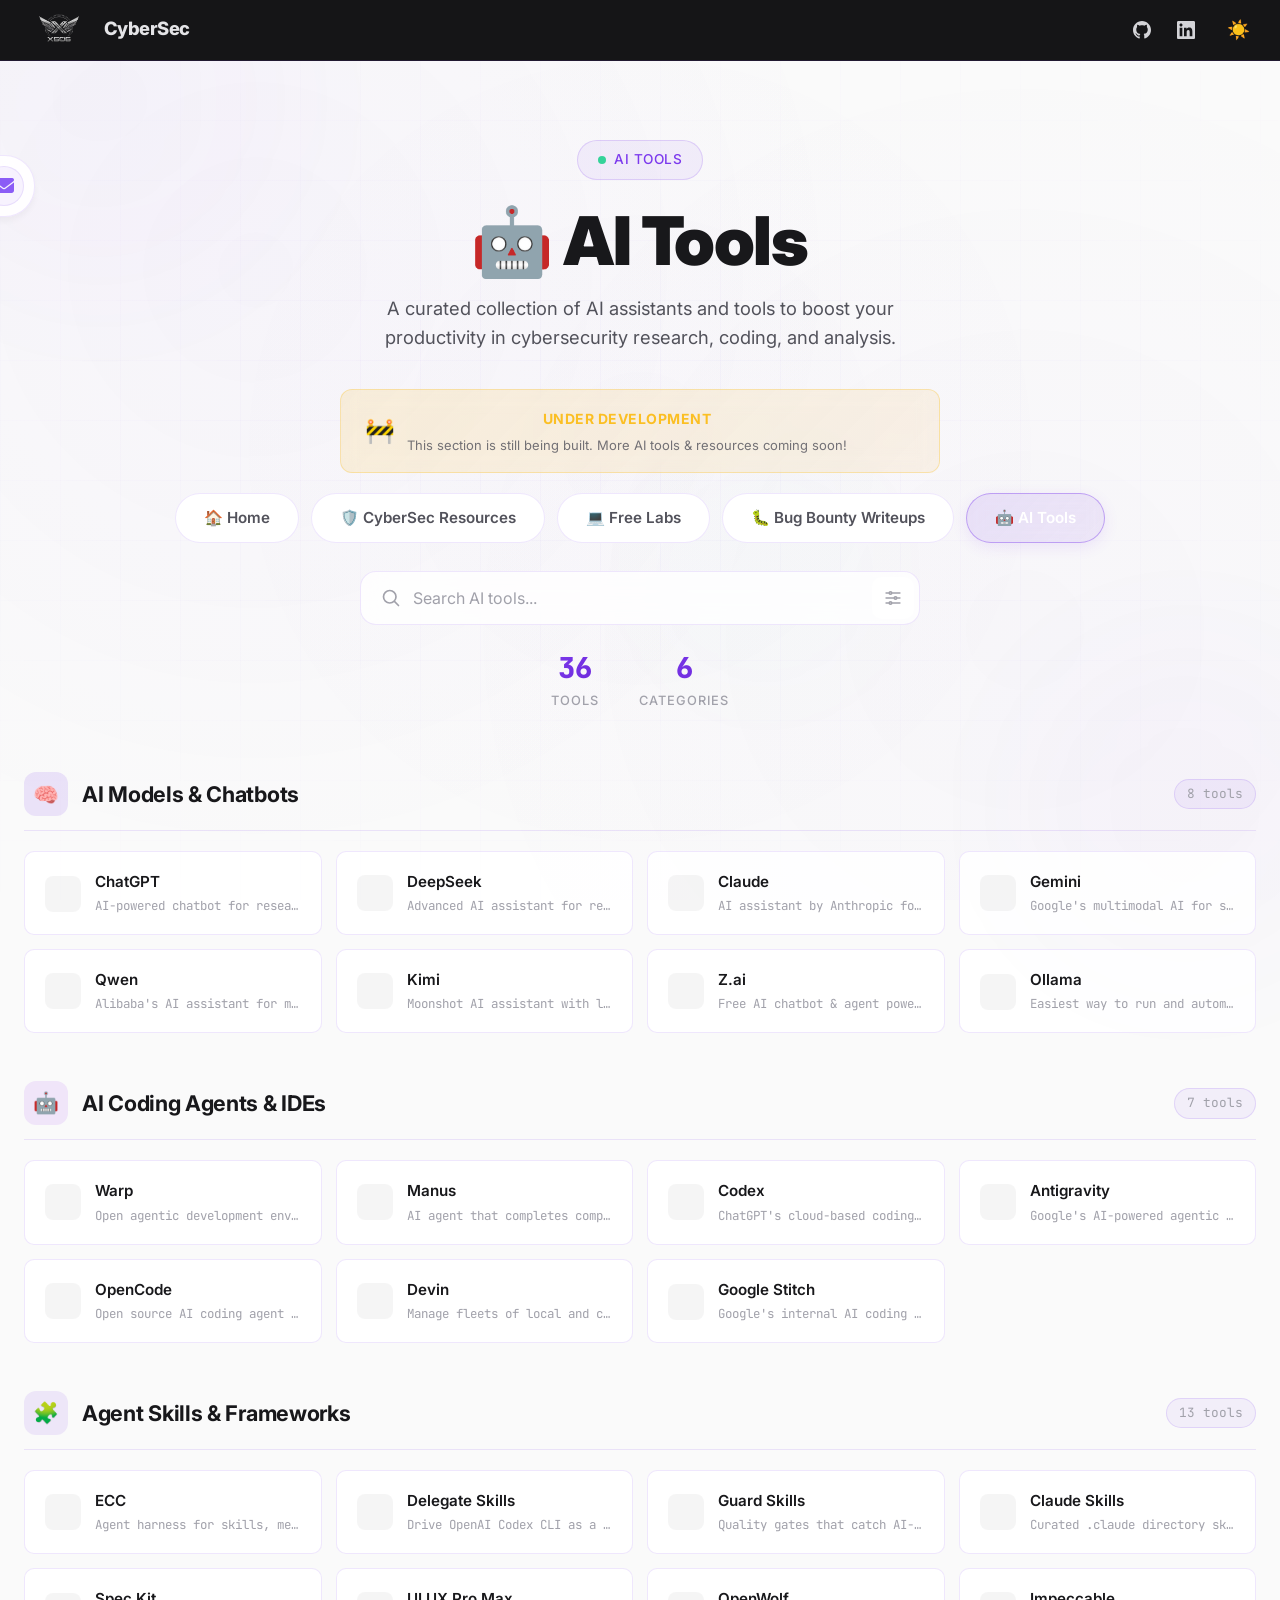
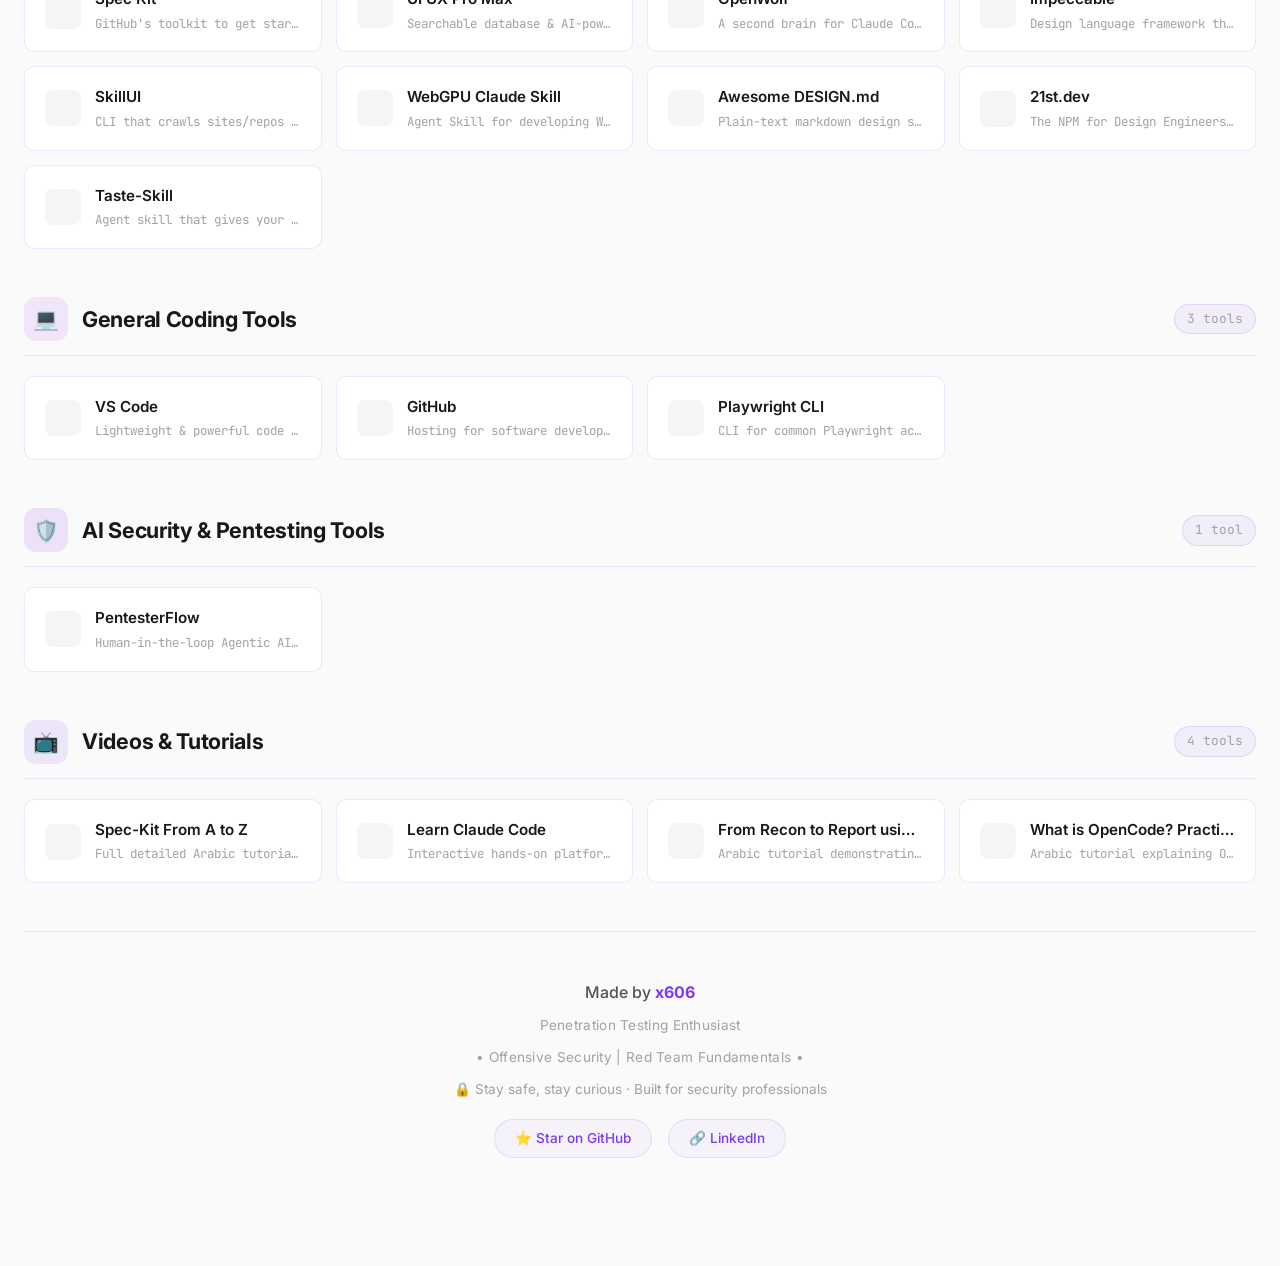
==== ai-tools.html @ 26aee06c "fix: prevent theme flicker, improve transition performance, and add cross-tab sync for theme toggle" ====
<!DOCTYPE html>
<html lang="en" dir="ltr">
  <head>
    <meta charset="UTF-8" />
    <script>
      (function () {
        var t = localStorage.getItem("theme") ||
          (window.matchMedia("(prefers-color-scheme: light)").matches ? "light" : "dark");
        document.documentElement.setAttribute("data-theme", t);
      })();
    </script>
    <meta name="viewport" content="width=device-width, initial-scale=1.0" />
    <title>AI Tools — AI Assistants & Resources</title>
    <meta
      name="description"
      content="A curated collection of AI assistants and tools for cybersecurity professionals. This section is under development."
    />
    <link rel="preconnect" href="https://fonts.googleapis.com" />
    <link rel="preconnect" href="https://fonts.gstatic.com" crossorigin />
    <link
      href="https://fonts.googleapis.com/css2?family=Inter:wght@300;400;500;600;700;800;900&family=JetBrains+Mono:wght@400;500;600&display=swap"
      rel="stylesheet"
    />
    <link rel="stylesheet" href="./css/cyber-links.css" />
    <link rel="stylesheet" href="./css/sidebar.css" />
    <link rel="stylesheet" href="https://cdnjs.cloudflare.com/ajax/libs/font-awesome/6.4.0/css/all.min.css" integrity="sha512-iecdLmaskl7CVkqkXNQ/ZH/XLlvWZOJyj7Yy7tcenmpD1ypASozpmT/E0iPtmFIB46ZmdtAc9eNBvH0H/ZpiBw==" crossorigin="anonymous" referrerpolicy="no-referrer" />
     <link rel="icon" href="data:image/svg+xml,<svg xmlns=%22http://www.w3.org/2000/svg%22 viewBox=%220 0 100 100%22><text y=%22.9em%22 font-size=%2290%22>🤖</text></svg>">
  </head>
  <body>
    <noscript>
      <p style="text-align:center;padding:2rem;font-family:sans-serif">
        This page requires JavaScript to be enabled.
      </p>
    </noscript>
    <!-- Skip Navigation -->
    <a href="#categoriesContainer" class="skip-nav">Skip to content</a>
    <!-- Background Effects -->
    <div class="bg-grid"></div>
    <div class="orb orb-1"></div>
    <div class="orb orb-2"></div>
    <div class="orb orb-3"></div>

    <!-- Navigation Bar -->
    <nav class="navbar" id="navbar" aria-label="Main navigation">
      <div class="nav-inner">
        <a href="./index.html" class="nav-logo"><img src="./assets/x606-logo1.webp" alt="CyberSec Logo" style="height:70px;width:70px;vertical-align:middle;margin-right:6px;border-radius:50%;"> CyberSec</a>
        <div class="nav-social">
          <a href="https://github.com/xismail606/CyberSec-Resources" target="_blank" rel="noopener noreferrer" title="GitHub">
            <svg xmlns="http://www.w3.org/2000/svg" width="18" height="18" viewBox="0 0 24 24" fill="currentColor"><path d="M12 0c-6.626 0-12 5.373-12 12 0 5.302 3.438 9.8 8.207 11.387.599.111.793-.261.793-.577v-2.234c-3.338.726-4.033-1.416-4.033-1.416-.546-1.387-1.333-1.756-1.333-1.756-1.089-.745.083-.729.083-.729 1.205.084 1.839 1.237 1.839 1.237 1.07 1.834 2.807 1.304 3.492.997.107-.775.418-1.305.762-1.604-2.665-.305-5.467-1.334-5.467-5.931 0-1.311.469-2.381 1.236-3.221-.124-.303-.535-1.524.117-3.176 0 0 1.008-.322 3.301 1.23.957-.266 1.983-.399 3.003-.404 1.02.005 2.047.138 3.006.404 2.291-1.552 3.297-1.23 3.297-1.23.653 1.653.242 2.874.118 3.176.77.84 1.235 1.911 1.235 3.221 0 4.609-2.807 5.624-5.479 5.921.43.372.823 1.102.823 2.222v3.293c0 .319.192.694.801.576 4.765-1.589 8.199-6.086 8.199-11.386 0-6.627-5.373-12-12-12z"/></svg>
          </a>
          <a href="https://www.linkedin.com/in/ismailabdelhameed" target="_blank" rel="noopener noreferrer" title="LinkedIn">
            <svg xmlns="http://www.w3.org/2000/svg" width="18" height="18" viewBox="0 0 24 24" fill="currentColor"><path d="M20.447 20.452h-3.554v-5.569c0-1.328-.027-3.037-1.852-3.037-1.853 0-2.136 1.445-2.136 2.939v5.667H9.351V9h3.414v1.561h.046c.477-.9 1.637-1.85 3.37-1.85 3.601 0 4.267 2.37 4.267 5.455v6.286zM5.337 7.433c-1.144 0-2.063-.926-2.063-2.065 0-1.138.92-2.063 2.063-2.063 1.14 0 2.064.925 2.064 2.063 0 1.139-.925 2.065-2.064 2.065zm1.782 13.019H3.555V9h3.564v11.452zM22.225 0H1.771C.792 0 0 .774 0 1.729v20.542C0 23.227.792 24 1.771 24h20.451C23.2 24 24 23.227 24 22.271V1.729C24 .774 23.2 0 22.222 0h.003z"/></svg>
          </a>
        </div>
        <button class="theme-toggle" id="themeToggle" type="button" aria-label="Switch to light mode" title="Toggle theme">🌙</button>
      </div>
    </nav>

    <div class="container">
      <!-- Hero -->
      <header class="hero">
        <div class="hero-badge">
          <span class="pulse-dot"></span>
          AI TOOLS
        </div>
        <h1>🤖 <span class="typewriter" data-text="AI Tools"></span></h1>
        <p>
         A curated collection of AI assistants and tools to boost your productivity in cybersecurity research, coding, and analysis.
        </p>

        <!-- Under Development Banner -->
        <div style="background: linear-gradient(135deg, rgba(251, 191, 36, 0.15), rgba(245, 158, 11, 0.08)); border: 1px solid rgba(251, 191, 36, 0.3); border-radius: 12px; padding: 16px 24px; margin: 20px auto; max-width: 600px; display: flex; align-items: center; gap: 12px; backdrop-filter: blur(10px);">
          <span style="font-size: 24px;">🚧</span>
          <div>
            <strong style="color: #fbbf24; font-size: 14px; letter-spacing: 0.5px;">UNDER DEVELOPMENT</strong>
            <p style="margin: 4px 0 0; font-size: 13px; opacity: 0.8;">This section is still being built. More AI tools & resources coming soon!</p>
          </div>
        </div>

        <!-- Page Navigation Buttons -->
        <div class="page-nav">
          <a href="./index.html" class="page-nav-btn" id="btnHome">🏠 Home</a>
          <a href="./resources.html" class="page-nav-btn" id="btnResources">🛡️ CyberSec Resources</a>
          <a href="./free-labs.html" class="page-nav-btn" id="btnFreeLabs">💻 Free Labs</a>
          <a href="./bug-bounty-writeups.html" class="page-nav-btn" id="btnWriteups">🐛 Bug Bounty Writeups</a>
          <a href="./ai-tools.html" class="page-nav-btn active" id="btnAiTools">🤖 AI Tools</a>
        </div>

        <!-- Search -->
        <div class="search-wrapper" role="search">
          <svg
            class="search-icon"
            xmlns="http://www.w3.org/2000/svg"
            fill="none"
            viewBox="0 0 24 24"
            stroke-width="2"
            stroke="currentColor"
          >
            <path
              stroke-linecap="round"
              stroke-linejoin="round"
              d="m21 21-5.197-5.197m0 0A7.5 7.5 0 1 0 5.196 5.196a7.5 7.5 0 0 0 10.607 10.607Z"
            />
          </svg>
          <input
            type="text"
            class="search-input"
            id="searchInput"
            placeholder="Search AI tools..."
            autocomplete="off"
          />
          <button class="adv-search-toggle" id="advSearchToggle" type="button" aria-expanded="false" aria-controls="advSearchPanel" title="Advanced Search">
            <svg xmlns="http://www.w3.org/2000/svg" fill="none" viewBox="0 0 24 24" stroke-width="2" stroke="currentColor">
              <path stroke-linecap="round" stroke-linejoin="round" d="M10.5 6h9.75M10.5 6a1.5 1.5 0 1 1-3 0m3 0a1.5 1.5 0 1 0-3 0M3.75 6H7.5m3 12h9.75m-9.75 0a1.5 1.5 0 0 1-3 0m3 0a1.5 1.5 0 0 0-3 0m-3.75 0H7.5m9-6h3.75m-3.75 0a1.5 1.5 0 0 1-3 0m3 0a1.5 1.5 0 0 0-3 0m-9.75 0h9.75" />
            </svg>
            <span class="adv-search-badge" id="advSearchBadge"></span>
          </button>
        </div>

        <!-- Advanced Search Panel -->
        <div class="adv-search-panel" id="advSearchPanel" aria-hidden="true">
          <div class="adv-search-inner">
            <div class="adv-search-section">
              <div class="adv-search-section-header">
                <span class="adv-section-label">Filter by Category</span>
                <div class="adv-search-actions">
                  <button class="adv-action-btn" id="advSelectAll" type="button">Select All</button>
                  <button class="adv-action-btn" id="advClearAll" type="button">Clear</button>
                </div>
              </div>
              <div class="filter-chips" id="filterChips"></div>
            </div>
          </div>
          <div class="active-filters-bar" id="activeFiltersBar">
            <span class="active-filters-label">Active filters:</span>
            <div class="active-filters-list" id="activeFiltersList"></div>
            <button class="active-filters-clear" id="activeFiltersClear" type="button">✕ Clear All</button>
          </div>
        </div>

        <!-- Stats -->
        <div class="stats-bar">
          <div class="stat-item">
            <div class="stat-number" id="totalTools">0</div>
            <div class="stat-label">Tools</div>
          </div>
          <div class="stat-item">
            <div class="stat-number" id="totalCategories">0</div>
            <div class="stat-label">Categories</div>
          </div>
        </div>
        <div id="searchAnnounce" class="sr-only" aria-live="polite"></div>
      </header>

      <!-- Categories Container -->
      <main id="categoriesContainer"></main>

      <!-- No Results -->
      <div class="no-results" id="noResults">
        <svg
          xmlns="http://www.w3.org/2000/svg"
          fill="none"
          viewBox="0 0 24 24"
          stroke-width="1.5"
          stroke="currentColor"
        >
          <path
            stroke-linecap="round"
            stroke-linejoin="round"
            d="m21 21-5.197-5.197m0 0A7.5 7.5 0 1 0 5.196 5.196a7.5 7.5 0 0 0 10.607 10.607Z"
          />
        </svg>
        <p class="no-results-title">
          No tools found
        </p>
        <p>Try a different search term</p>
      </div>

      <!-- Footer -->
      <footer class="footer">
        <div class="footer-content">
          <p class="footer-author">Made by <a href="https://github.com/xismail606" target="_blank" rel="noopener noreferrer">x606</a></p>
          <p class="footer-role">Penetration Testing Enthusiast</p>
          <p class="footer-role">• Offensive Security | Red Team Fundamentals •</p>
          <p>🔒 Stay safe, stay curious · Built for security professionals</p>
          <div class="footer-links"> 
            <a href="https://github.com/xismail606/CyberSec-Resources" target="_blank" rel="noopener noreferrer">⭐ Star on GitHub</a>
            <a href="https://www.linkedin.com/in/ismailabdelhameed" target="_blank" rel="noopener noreferrer">🔗 LinkedIn</a>
          </div>
        </div>
      </footer>

      <!-- Tool Details Modal -->
      <div class="modal-overlay" id="toolModal" aria-hidden="true">
        <div class="thm-modal" role="dialog" aria-modal="true" aria-labelledby="modalTitle">
          <button class="modal-close" id="modalClose" type="button" aria-label="Close modal">
            <svg xmlns="http://www.w3.org/2000/svg" fill="none" viewBox="0 0 24 24" stroke-width="2" stroke="currentColor">
              <path stroke-linecap="round" stroke-linejoin="round" d="M6 18L18 6M6 6l12 12" />
            </svg>
          </button>
          
          <h2 class="modal-title" id="modalTitle">Tool Name</h2>
          <div class="modal-subtitle" id="modalSubtitle">Intro • Intro</div>
          
          <p class="modal-desc" id="modalDesc">Description goes here.</p>
          
          <div class="modal-skills">
            <strong>Skills / Tags:</strong>
            <div class="modal-tags" id="modalTags"></div>
          </div>
          
          <button class="modal-btn" id="modalOpenBtn" type="button">
            Open Tool
          </button>
        </div>
      </div>
    </div>

    <!-- Scroll to Top Button -->
    <button class="scroll-top" id="scrollTop" type="button" title="Scroll to top">
      <svg
        xmlns="http://www.w3.org/2000/svg"
        width="22"
        height="22"
        fill="none"
        viewBox="0 0 24 24"
        stroke-width="2.5"
        stroke="currentColor"
      >
        <path
          stroke-linecap="round"
          stroke-linejoin="round"
          d="M4.5 15.75l7.5-7.5 7.5 7.5"
        />
      </svg>
    </button>

    <!-- Social Media Links -->
    <div class="social">
      <ul>
        <li><a href="https://forms.gle/xkkFSNq6WN5U3S3AA">Support <i class="fas fa-envelope"></i></a></li>
      </ul>
    </div>

    <script src="./js/theme-toggle.js" defer></script>
    <script src="./data/ai.data.js" defer></script>
    <script>window.__cyberConfig = { pageType: 'tools' };</script>
    <script src="./js/main.js" defer></script>
  </body>
</html>
---- css/cyber-links.css ----
/* ===== CSS Reset & Variables ===== */
*,
*::before,
*::after {
  margin: 0;
  padding: 0;
  box-sizing: border-box;
}

:root {
  /* === Obsidian Lux Palette === */
  --bg-primary: #09090b;
  --bg-secondary: #18181b;
  --bg-card: rgba(24, 24, 27, 0.7);
  --bg-card-hover: rgba(39, 39, 42, 0.8);
  --border-color: rgba(255, 255, 255, 0.06);
  --border-hover: rgba(168, 85, 247, 0.35);
  --text-primary: #fafafa;
  --text-secondary: #a1a1aa;
  --text-muted: #52525b;

  --accent-red: #a855f7;
  --accent-red-dark: #7c3aed;
  --accent-red-light: #c084fc;
  --accent-red-deep: #6d28d9;
  --accent-green: #34d399;
  --accent-rose: #f472b6;
  --accent-amber: #f59e0b;

  --glow-red: rgba(168, 85, 247, 0.1);
  --glow-red-dark: rgba(124, 58, 237, 0.1);
  --radius: 16px;
  --radius-sm: 10px;
  --transition: 0.3s cubic-bezier(0.4, 0, 0.2, 1);

  --glow-color: rgba(168, 85, 247, 0.04);
  --glow-color-inner: rgba(168, 85, 247, 0.08);
  --glow-size: 120px;
  --glow-opacity: 0;
  --x: 50%;
  --y: 50%;

  --navbar-bg: rgba(9, 9, 11, 0.8);
  --navbar-bg-scrolled: rgba(9, 9, 11, 0.95);
  --navbar-shadow: 0 1px 0 rgba(255,255,255,0.04), 0 4px 30px rgba(0,0,0,0.5);
  --nav-link-hover-bg: rgba(168, 85, 247, 0.06);
  --nav-link-hover-border: rgba(168, 85, 247, 0.12);
  --nav-link-active-bg: rgba(168, 85, 247, 0.1);
  --nav-link-active-border: rgba(168, 85, 247, 0.25);
  --nav-social-hover-bg: rgba(168, 85, 247, 0.08);
  --nav-social-hover-border: rgba(168, 85, 247, 0.2);
  --nav-mobile-bg: rgba(9, 9, 11, 0.98);
  --search-bg: rgba(24, 24, 27, 0.6);
  --search-focus-ring: rgba(168, 85, 247, 0.12);
  --search-focus-shadow: 0 0 0 4px rgba(168, 85, 247, 0.08);
  --diff-btn-bg: rgba(24, 24, 27, 0.6);
  --diff-btn-hover-border: rgba(168, 85, 247, 0.3);
  --diff-btn-hover-bg: rgba(168, 85, 247, 0.06);
  --diff-btn-active-bg: rgba(168, 85, 247, 0.12);
  --diff-btn-active-shadow: 0 0 20px rgba(168, 85, 247, 0.1);
  --card-gradient: rgba(168, 85, 247, 0.03);
  --card-shadow-hover: 0 12px 40px rgba(0,0,0,0.4), 0 0 0 1px rgba(168, 85, 247, 0.1);
  --favicon-bg: rgba(255,255,255,0.04);
  --page-btn-bg: rgba(24, 24, 27, 0.6);
  --page-btn-hover-border: rgba(168, 85, 247, 0.3);
  --page-btn-hover-bg: rgba(168, 85, 247, 0.06);
  --page-btn-hover-shadow: 0 4px 20px rgba(0,0,0,0.3);
  --page-btn-active-bg: linear-gradient(135deg, rgba(168, 85, 247, 0.2), rgba(124, 58, 237, 0.15));
  --page-btn-active-border: rgba(168, 85, 247, 0.4);
  --page-btn-active-shadow: 0 0 20px rgba(168, 85, 247, 0.12);
  --category-count-bg: rgba(168, 85, 247, 0.06);
  --category-count-border: rgba(168, 85, 247, 0.15);
  --hero-badge-bg: rgba(168, 85, 247, 0.06);
  --hero-badge-border: rgba(168, 85, 247, 0.2);
  --scroll-top-bg: rgba(24, 24, 27, 0.8);
  --scroll-top-border: rgba(168, 85, 247, 0.2);
  --scroll-top-hover-bg: rgba(168, 85, 247, 0.12);
  --scroll-track: #09090b;
  --scroll-thumb: linear-gradient(#6d28d9, #a855f7);
  --modal-overlay-bg: rgba(0, 0, 0, 0.7);
  --modal-shadow: 0 25px 60px rgba(0,0,0,0.6), 0 0 0 1px rgba(255,255,255,0.06);
  --modal-close-hover-bg: rgba(244, 114, 182, 0.1);
  --modal-close-hover-border: rgba(244, 114, 182, 0.25);
  --modal-tag-bg: rgba(168, 85, 247, 0.08);
  --modal-tag-border: rgba(168, 85, 247, 0.18);
  --footer-link-bg: rgba(168, 85, 247, 0.05);
  --footer-link-border: rgba(168, 85, 247, 0.12);
  --footer-link-hover-bg: rgba(168, 85, 247, 0.1);
  --footer-link-hover-border: rgba(168, 85, 247, 0.3);
  --footer-link-hover-shadow: 0 4px 20px rgba(168, 85, 247, 0.08);
  --bg-grid-glow1: rgba(168, 85, 247, 0.04);
  --bg-grid-glow2: rgba(124, 58, 237, 0.03);
  --bg-grid-glow3: rgba(168, 85, 247, 0.02);
  --bg-grid-line: rgba(255, 255, 255, 0.02);
  --orb3-bg: rgba(52, 211, 153, 0.05);
}


/* ===== Skip Navigation ===== */
.skip-nav {
  position: absolute;
  top: -100%;
  left: 16px;
  z-index: 10000;
  padding: 12px 24px;
  background: var(--accent-red);
  color: #fff;
  border-radius: 0 0 8px 8px;
  font-weight: 600;
  text-decoration: none;
  transition: top 0.3s;
}
.skip-nav:focus {
  top: 0;
}

html {
  scroll-behavior: smooth;
}

body {
  font-family: "Inter", -apple-system, BlinkMacSystemFont, sans-serif;
  background: var(--bg-primary);
  color: var(--text-primary);
  min-height: 100vh;
  overflow-x: hidden;
  line-height: 1.6;
}

/* ===== Mouse-Follow Glow ===== */
body::before {
  content: "";
  position: fixed;
  inset: 0;
  z-index: 1;
  pointer-events: none;
  opacity: var(--glow-opacity);
  background: radial-gradient(
    circle var(--glow-size) at var(--x) var(--y),
    var(--glow-color-inner),
    var(--glow-color) 40%,
    transparent 70%
  );
  will-change: opacity;
  transition: opacity 0.4s ease;
}

/* Hover-amplify: glow brightens near interactive elements */
body.glow-hover::before {
  --glow-color: rgba(168, 85, 247, 0.08);
  --glow-color-inner: rgba(168, 85, 247, 0.16);
}

/* Disable glow on specific pages */
body.no-glow::before {
  display: none;
}

/* Disable glow on touch-only devices */
@media (hover: none) {
  body::before {
    display: none;
  }
}

/* ===== Navbar ===== */
.navbar {
  position: fixed;
  top: 0;
  left: 0;
  right: 0;
  z-index: 1000;
  background: var(--navbar-bg);
  backdrop-filter: blur(16px);
  -webkit-backdrop-filter: blur(16px);
  border-bottom: 1px solid var(--border-color);
  transition: var(--transition);
}

.navbar.scrolled {
  background: var(--navbar-bg-scrolled);
  box-shadow: var(--navbar-shadow);
}

.nav-inner {
  max-width: 1300px;
  margin: 0 auto;
  padding: 0 24px;
  height: 60px;
  display: flex;
  align-items: center;
  gap: 16px;
}

.nav-logo {
  font-size: 1.15rem;
  font-weight: 800;
  color: var(--text-primary);
  text-decoration: none;
  letter-spacing: -0.5px;
  flex-shrink: 0;
  transition: var(--transition);
}

.nav-logo:hover {
  color: var(--accent-red);
}



.nav-social {
  display: flex;
  align-items: center;
  gap: 8px;
  flex-shrink: 0;
  margin-left: auto;
}

.nav-social a {
  width: 36px;
  height: 36px;
  border-radius: 50%;
  display: flex;
  align-items: center;
  justify-content: center;
  color: var(--text-muted);
  transition: var(--transition);
  border: 1px solid transparent;
}

.nav-social a:hover {
  color: var(--accent-red);
  background: var(--nav-social-hover-bg);
  border-color: var(--nav-social-hover-border);
}

/* Theme Toggle Button */
.theme-toggle {
  width: 36px;
  height: 36px;
  border-radius: 50%;
  display: flex;
  align-items: center;
  justify-content: center;
  background: transparent;
  border: 1px solid transparent;
  color: var(--text-muted);
  cursor: pointer;
  font-size: 1.15rem;
  transition: var(--transition);
  flex-shrink: 0;
  line-height: 1;
  padding: 0;
}

.theme-toggle:hover {
  color: var(--accent-red);
  background: var(--nav-social-hover-bg);
  border-color: var(--nav-social-hover-border);
}

.theme-toggle:focus-visible {
  outline: 2px solid var(--accent-red);
  outline-offset: 2px;
}



/* ===== Animated Background ===== */
.bg-grid {
  position: fixed;
  inset: 0;
  z-index: 0;
  background-image:
    radial-gradient(
      circle at 20% 30%,
      var(--bg-grid-glow1) 0%,
      transparent 50%
    ),
    radial-gradient(
      circle at 80% 70%,
      var(--bg-grid-glow2) 0%,
      transparent 50%
    ),
    radial-gradient(
      circle at 50% 50%,
      var(--bg-grid-glow3) 0%,
      transparent 60%
    );
  pointer-events: none;
}

.bg-grid::before {
  content: "";
  position: absolute;
  inset: 0;
  background-image:
    linear-gradient(var(--bg-grid-line) 1px, transparent 1px),
    linear-gradient(90deg, var(--bg-grid-line) 1px, transparent 1px);
  background-size: 60px 60px;
  mask-image: radial-gradient(ellipse 80% 70% at 50% 50%, black, transparent);
}

/* ===== Floating Orbs ===== */
.orb {
  position: fixed;
  border-radius: 50%;
  filter: blur(80px);
  opacity: 0.4;
  pointer-events: none;
  z-index: 0;
  animation: float 20s ease-in-out infinite;
}
.orb-1 {
  width: 400px;
  height: 400px;
  background: var(--glow-red);
  top: -100px;
  left: -100px;
  animation-delay: 0s;
}
.orb-2 {
  width: 350px;
  height: 350px;
  background: var(--glow-red-dark);
  bottom: -80px;
  right: -80px;
  animation-delay: -7s;
}
.orb-3 {
  width: 250px;
  height: 250px;
  background: var(--orb3-bg);
  top: 50%;
  left: 50%;
  animation-delay: -14s;
}

@keyframes float {
  0%,
  100% {
    transform: translate(0, 0) scale(1);
  }
  33% {
    transform: translate(30px, -30px) scale(1.05);
  }
  66% {
    transform: translate(-20px, 20px) scale(0.95);
  }
}

/* ===== Main Container ===== */
.container {
  position: relative;
  z-index: 1;
  max-width: 1300px;
  margin: 0 auto;
  padding: 80px 24px 80px;
}

/* ===== Hero Header ===== */
.hero {
  text-align: center;
  padding: 60px 0 50px;
  animation: fadeInUp 0.8s ease-out;
}

.hero-badge {
  display: inline-flex;
  align-items: center;
  gap: 8px;
  padding: 8px 20px;
  border-radius: 50px;
  background: var(--hero-badge-bg);
  border: 1px solid var(--hero-badge-border);
  color: var(--accent-red);
  font-size: 0.85rem;
  font-weight: 500;
  letter-spacing: 0.5px;
  margin-bottom: 24px;
}

.hero-badge .pulse-dot {
  width: 8px;
  height: 8px;
  border-radius: 50%;
  background: var(--accent-green);
  animation: pulse 2s ease-in-out infinite;
}

@keyframes pulse {
  0%,
  100% {
    opacity: 1;
    box-shadow: 0 0 0 0 rgba(52, 211, 153, 0.4);
  }
  50% {
    opacity: 0.8;
    box-shadow: 0 0 0 8px rgba(52, 211, 153, 0);
  }
}

.hero h1 {
  font-size: clamp(2.5rem, 6vw, 4.2rem);
  font-weight: 900;
  letter-spacing: -1.5px;
  line-height: 1.1;
  margin-bottom: 16px;
  background: linear-gradient(
    135deg,
    var(--text-primary) 0%,
    var(--accent-red) 50%,
    var(--accent-red-dark) 100%
  );
  -webkit-background-clip: text;
  -webkit-text-fill-color: transparent;
  background-clip: text;
}

.hero p {
  font-size: 1.15rem;
  color: var(--text-secondary);
  max-width: 600px;
  margin: 0 auto 36px;
}

/* ===== Search Bar ===== */
.search-wrapper {
  max-width: 560px;
  margin: 0 auto 20px;
  position: relative;
  display: flex;
  align-items: center;
  border-radius: var(--radius);
  border: 1px solid var(--border-color);
  background: var(--search-bg);
  backdrop-filter: blur(12px);
  transition: var(--transition);
}

.search-wrapper:focus-within {
  border-color: var(--accent-red);
  box-shadow:
    0 0 0 4px var(--search-focus-ring),
    0 8px 32px var(--search-focus-shadow);
}

.search-wrapper .search-icon {
  position: absolute;
  left: 20px;
  top: 50%;
  transform: translateY(-50%);
  width: 20px;
  height: 20px;
  color: var(--text-muted);
  transition: color var(--transition);
  pointer-events: none;
  flex-shrink: 0;
}

.search-wrapper:focus-within .search-icon {
  color: var(--accent-red);
}

.search-input {
  flex: 1;
  padding: 16px 0 16px 52px;
  border-radius: 50px 0 0 50px;
  border: none;
  background: transparent;
  color: var(--text-primary);
  font-family: "Inter", sans-serif;
  font-size: 1rem;
  outline: none;
  min-width: 0;
}

.search-input::placeholder {
  color: var(--text-muted);
}

/* ===== Advanced Search Toggle (inside search bar) ===== */
.adv-search-toggle {
  display: flex;
  align-items: center;
  justify-content: center;
  width: 42px;
  height: 42px;
  margin-right: 5px;
  border-radius: var(--radius-sm);
  background: transparent;
  border: 1px solid transparent;
  color: var(--text-muted);
  cursor: pointer;
  transition: var(--transition);
  flex-shrink: 0;
  position: relative;
  padding: 0;
}

.adv-search-toggle svg {
  width: 20px;
  height: 20px;
  flex-shrink: 0;
}

.adv-search-toggle:hover {
  color: var(--accent-red);
  background: rgba(168, 85, 247, 0.06);
  border-color: rgba(168, 85, 247, 0.12);
}

.adv-search-toggle[aria-expanded="true"] {
  color: var(--accent-red);
  background: rgba(168, 85, 247, 0.1);
  border-color: rgba(168, 85, 247, 0.3);
}

.adv-search-badge {
  display: none;
  align-items: center;
  justify-content: center;
  position: absolute;
  top: -2px;
  right: -2px;
  min-width: 18px;
  height: 18px;
  padding: 0 5px;
  border-radius: var(--radius-sm);
  background: var(--accent-red);
  color: #fff;
  font-size: 0.6rem;
  font-weight: 700;
  line-height: 1;
}

.adv-search-badge.visible {
  display: inline-flex;
}

/* Panel */
.adv-search-panel {
  max-width: 700px;
  margin: 0 auto;
  max-height: 0;
  overflow: hidden;
  opacity: 0;
  transition: max-height 0.4s cubic-bezier(0.4, 0, 0.2, 1),
              opacity 0.3s ease,
              margin-top 0.3s ease;
  margin-top: 0;
}

.adv-search-panel.open {
  max-height: 2500px;
  opacity: 1;
  margin-top: 16px;
}

.adv-search-inner {
  padding: 20px 24px;
  border-radius: var(--radius);
  background: var(--bg-card);
  border: 1px solid var(--border-color);
  backdrop-filter: blur(16px);
}

.adv-search-section-header {
  display: flex;
  align-items: center;
  justify-content: space-between;
  margin-bottom: 14px;
}

.adv-search-divider {
  height: 1px;
  background: var(--border-color);
  margin: 16px 0;
}

.adv-section-label {
  font-size: 0.8rem;
  font-weight: 600;
  color: var(--text-secondary);
  text-transform: uppercase;
  letter-spacing: 1px;
}

.adv-search-actions {
  display: flex;
  gap: 8px;
}

.adv-action-btn {
  padding: 5px 14px;
  border-radius: 50px;
  background: transparent;
  border: 1px solid var(--border-color);
  color: var(--text-muted);
  font-family: "Inter", sans-serif;
  font-size: 0.75rem;
  font-weight: 500;
  cursor: pointer;
  transition: var(--transition);
}

.adv-action-btn:hover {
  color: var(--accent-red);
  border-color: var(--border-hover);
  background: rgba(239, 68, 68, 0.06);
}

/* Filter Chips */
.filter-chips {
  display: flex;
  flex-wrap: wrap;
  gap: 8px;
  max-height: 260px;
  overflow-y: auto;
  padding-right: 4px;
}

.filter-chips::-webkit-scrollbar,
.active-filters-list::-webkit-scrollbar {
  width: 6px;
}
.filter-chips::-webkit-scrollbar-track,
.active-filters-list::-webkit-scrollbar-track {
  background: rgba(0, 0, 0, 0.1);
  border-radius: 10px;
}
.filter-chips::-webkit-scrollbar-thumb,
.active-filters-list::-webkit-scrollbar-thumb {
  background: rgba(168, 85, 247, 0.3);
  border-radius: 10px;
}
.filter-chips::-webkit-scrollbar-thumb:hover,
.active-filters-list::-webkit-scrollbar-thumb:hover {
  background: rgba(168, 85, 247, 0.5);
}

.filter-chip {
  display: inline-flex;
  align-items: center;
  gap: 6px;
  padding: 8px 16px;
  border-radius: 50px;
  background: rgba(24, 24, 27, 0.5);
  border: 1px solid var(--border-color);
  color: var(--text-secondary);
  font-family: "Inter", sans-serif;
  font-size: 0.8rem;
  font-weight: 500;
  cursor: pointer;
  transition: all 0.25s cubic-bezier(0.4, 0, 0.2, 1);
  user-select: none;
}

.filter-chip:hover {
  border-color: var(--border-hover);
  color: var(--accent-red);
  background: rgba(168, 85, 247, 0.06);
  transform: translateY(-1px);
}

.filter-chip.active {
  background: rgba(168, 85, 247, 0.12);
  border-color: var(--accent-red);
  color: var(--text-primary);
  box-shadow: 0 0 12px rgba(168, 85, 247, 0.1);
}

.filter-chip .chip-icon {
  font-size: 0.9rem;
  line-height: 1;
}

.filter-chip .chip-count {
  font-family: "JetBrains Mono", monospace;
  font-size: 0.65rem;
  color: var(--text-muted);
  background: rgba(255, 255, 255, 0.06);
  padding: 2px 7px;
  border-radius: 10px;
  transition: var(--transition);
}

.filter-chip.active .chip-count {
  background: rgba(168, 85, 247, 0.15);
  color: var(--accent-red-light);
}

/* Active Filters Bar */
.active-filters-bar {
  display: none;
  align-items: center;
  gap: 10px;
  padding: 10px 20px;
  margin-top: 10px;
  border-radius: var(--radius-sm);
  background: rgba(168, 85, 247, 0.04);
  border: 1px solid rgba(168, 85, 247, 0.1);
  flex-wrap: wrap;
}

.active-filters-bar.visible {
  display: flex;
}

.active-filters-label {
  font-size: 0.75rem;
  font-weight: 600;
  color: var(--text-muted);
  text-transform: uppercase;
  letter-spacing: 0.5px;
  white-space: nowrap;
}

.active-filters-list {
  display: flex;
  flex-wrap: wrap;
  gap: 6px;
  flex: 1;
  max-height: 140px;
  overflow-y: auto;
  padding-right: 4px;
}

.active-filter-tag {
  display: inline-flex;
  align-items: center;
  gap: 4px;
  padding: 4px 12px;
  border-radius: 50px;
  background: rgba(168, 85, 247, 0.08);
  border: 1px solid rgba(168, 85, 247, 0.18);
  color: var(--accent-red);
  font-family: "Inter", sans-serif;
  font-size: 0.72rem;
  font-weight: 500;
  cursor: pointer;
  transition: var(--transition);
}

.active-filter-tag:hover {
  background: rgba(168, 85, 247, 0.15);
  border-color: rgba(168, 85, 247, 0.35);
}

.active-filter-tag .remove-tag {
  font-size: 0.8rem;
  line-height: 1;
  opacity: 0.7;
}

.active-filters-clear {
  padding: 5px 14px;
  border-radius: 50px;
  background: transparent;
  border: 1px solid rgba(168, 85, 247, 0.18);
  color: var(--accent-red);
  font-family: "Inter", sans-serif;
  font-size: 0.72rem;
  font-weight: 600;
  cursor: pointer;
  transition: var(--transition);
  white-space: nowrap;
}

.active-filters-clear:hover {
  background: rgba(168, 85, 247, 0.08);
  border-color: rgba(168, 85, 247, 0.35);
}

/* ===== Difficulty Filters ===== */
.difficulty-filters {
  display: flex;
  justify-content: center;
  flex-wrap: wrap;
  gap: 10px;
  margin: 0 auto 30px;
  max-width: 800px;
}

.diff-btn {
  background: var(--diff-btn-bg);
  border: 1px solid var(--border-color);
  color: var(--text-secondary);
  padding: 8px 16px;
  border-radius: 50px;
  font-size: 0.85rem;
  font-weight: 500;
  cursor: pointer;
  backdrop-filter: blur(8px);
  transition: var(--transition);
}

.diff-btn:hover {
  border-color: var(--diff-btn-hover-border);
  color: var(--accent-red);
  background: var(--diff-btn-hover-bg);
}

.diff-btn.active {
  background: var(--diff-btn-active-bg);
  border-color: var(--accent-red);
  color: var(--text-primary);
  box-shadow: var(--diff-btn-active-shadow);
}

/* ===== Stats Bar ===== */
.stats-bar {
  display: flex;
  justify-content: center;
  gap: 40px;
  margin-bottom: 10px;
  flex-wrap: wrap;
}

.stat-item {
  text-align: center;
}

.stat-number {
  font-size: 1.8rem;
  font-weight: 800;
  font-family: "JetBrains Mono", monospace;
  background: linear-gradient(135deg, var(--accent-red), var(--accent-red-dark));
  -webkit-background-clip: text;
  -webkit-text-fill-color: transparent;
  background-clip: text;
}

.stat-label {
  font-size: 0.8rem;
  color: var(--text-muted);
  text-transform: uppercase;
  letter-spacing: 1px;
  font-weight: 500;
}

/* ===== Category Sections ===== */
.category {
  margin-bottom: 48px;
  animation: fadeInUp 0.6s ease-out both;
}

.category:nth-child(2) {
  animation-delay: 0.1s;
}
.category:nth-child(3) {
  animation-delay: 0.15s;
}
.category:nth-child(4) {
  animation-delay: 0.2s;
}
.category:nth-child(5) {
  animation-delay: 0.25s;
}

.category-header {
  display: flex;
  align-items: center;
  gap: 14px;
  margin-bottom: 20px;
  padding-bottom: 14px;
  border-bottom: 1px solid var(--border-color);
}

.category-icon {
  width: 44px;
  height: 44px;
  border-radius: 12px;
  display: flex;
  align-items: center;
  justify-content: center;
  font-size: 1.3rem;
  flex-shrink: 0;
}

.category-title {
  font-size: 1.35rem;
  font-weight: 700;
  letter-spacing: -0.3px;
}

.category-count {
  margin-left: auto;
  font-size: 0.8rem;
  color: var(--text-muted);
  font-family: "JetBrains Mono", monospace;
  background: var(--category-count-bg);
  padding: 4px 12px;
  border-radius: 20px;
  border: 1px solid var(--category-count-border);
}

/* Category Color Themes */
.cat-breach .category-icon {
  background: rgba(168, 85, 247, 0.12);
  color: var(--accent-red);
}
.cat-encode .category-icon {
  background: rgba(124, 58, 237, 0.12);
  color: var(--accent-red-dark);
}
.cat-osint .category-icon {
  background: rgba(192, 132, 252, 0.12);
  color: var(--accent-red-light);
}
.cat-network .category-icon {
  background: rgba(168, 85, 247, 0.1);
  color: var(--accent-red);
}
.cat-vuln .category-icon {
  background: rgba(245, 158, 11, 0.12);
  color: var(--accent-amber);
}
.cat-hash .category-icon {
  background: rgba(192, 132, 252, 0.12);
  color: var(--accent-red-light);
}
.cat-malware .category-icon {
  background: rgba(124, 58, 237, 0.12);
  color: var(--accent-red-dark);
}
.cat-stego .category-icon {
  background: rgba(168, 85, 247, 0.1);
  color: var(--accent-red);
}
.cat-email .category-icon {
  background: rgba(109, 40, 217, 0.12);
  color: var(--accent-red-deep);
}
.cat-resources .category-icon {
  background: rgba(245, 158, 11, 0.12);
  color: var(--accent-amber);
}
.cat-pentest .category-icon {
  background: rgba(168, 85, 247, 0.15);
  color: var(--accent-red);
}
.cat-system .category-icon {
  background: rgba(192, 132, 252, 0.12);
  color: var(--accent-red-light);
}
.cat-thm .category-icon {
  background: rgba(52, 211, 153, 0.12);
  color: var(--accent-green);
}

/* ===== Page Navigation Buttons ===== */
.page-nav {
  display: flex;
  justify-content: center;
  gap: 12px;
  margin-bottom: 28px;
  flex-wrap: wrap;
}

.page-nav-btn {
  display: inline-flex;
  align-items: center;
  gap: 8px;
  padding: 12px 28px;
  border-radius: 50px;
  font-size: 0.95rem;
  font-weight: 600;
  text-decoration: none;
  color: var(--text-secondary);
  background: var(--page-btn-bg);
  border: 1px solid var(--border-color);
  backdrop-filter: blur(8px);
  transition: var(--transition);
  cursor: pointer;
}

.page-nav-btn:hover {
  color: var(--accent-red);
  border-color: var(--page-btn-hover-border);
  background: var(--page-btn-hover-bg);
  transform: translateY(-2px);
  box-shadow: var(--page-btn-hover-shadow);
}

.page-nav-btn.active {
  color: #fff;
  background: var(--page-btn-active-bg);
  border-color: var(--page-btn-active-border);
  box-shadow: var(--page-btn-active-shadow);
}

/* ===== Link Cards Grid ===== */
.links-grid {
  display: grid;
  grid-template-columns: repeat(auto-fill, minmax(290px, 1fr));
  gap: 14px;
}

.link-card {
  position: relative;
  display: flex;
  align-items: center;
  gap: 14px;
  padding: 18px 20px;
  border-radius: var(--radius-sm);
  background: var(--bg-card);
  border: 1px solid var(--border-color);
  backdrop-filter: blur(12px);
  text-decoration: none;
  color: var(--text-primary);
  transition: var(--transition);
  overflow: hidden;
}

.link-card::before {
  content: "";
  position: absolute;
  inset: 0;
  background: linear-gradient(
    135deg,
    transparent 40%,
    var(--card-gradient)
  );
  opacity: 0;
  transition: opacity var(--transition);
}

.link-card:hover {
  border-color: var(--border-hover);
  background: var(--bg-card-hover);
  transform: translateY(-2px);
  box-shadow: var(--card-shadow-hover);
}

.link-card:hover::before {
  opacity: 1;
}

.link-card:hover .card-arrow {
  opacity: 1;
  transform: translate(0, -50%);
}

.link-favicon {
  width: 36px;
  height: 36px;
  border-radius: 8px;
  background: var(--favicon-bg);
  display: flex;
  align-items: center;
  justify-content: center;
  flex-shrink: 0;
  overflow: hidden;
}

.link-favicon img {
  width: 22px;
  height: 22px;
  border-radius: 4px;
  object-fit: contain;
}

.link-info {
  flex: 1;
  min-width: 0;
  position: relative;
  z-index: 1;
}

.link-name {
  font-size: 0.95rem;
  font-weight: 600;
  margin-bottom: 2px;
  white-space: nowrap;
  overflow: hidden;
  text-overflow: ellipsis;
}

.link-domain {
  font-size: 0.78rem;
  color: var(--text-muted);
  font-family: "JetBrains Mono", monospace;
  white-space: nowrap;
  overflow: hidden;
  text-overflow: ellipsis;
}

.card-arrow {
  position: absolute;
  right: 16px;
  top: 50%;
  transform: translate(-6px, -50%);
  opacity: 0;
  color: var(--accent-red);
  transition: var(--transition);
  z-index: 1;
}

.card-arrow svg {
  width: 18px;
  height: 18px;
}

/* ===== No Results ===== */
.no-results {
  text-align: center;
  padding: 60px 20px;
  color: var(--text-muted);
  display: none;
}

.no-results svg {
  width: 60px;
  height: 60px;
  margin-bottom: 16px;
  opacity: 0.4;
}

.no-results.visible {
  display: block;
}

.no-results-title {
  font-size: 1.1rem;
  font-weight: 600;
  margin-bottom: 6px;
}

/* ===== Screen Reader Only ===== */
.sr-only {
  position: absolute;
  width: 1px;
  height: 1px;
  padding: 0;
  margin: -1px;
  overflow: hidden;
  clip: rect(0, 0, 0, 0);
  white-space: nowrap;
  border: 0;
}

/* ===== Scroll to Top ===== */
.scroll-top {
  position: fixed;
  bottom: 32px;
  right: 32px;
  width: 48px;
  height: 48px;
  border-radius: 50%;
  background: var(--scroll-top-bg);
  border: 1px solid var(--scroll-top-border);
  backdrop-filter: blur(12px);
  color: var(--accent-red);
  display: flex;
  align-items: center;
  justify-content: center;
  cursor: pointer;
  opacity: 0;
  pointer-events: none;
  transform: translateY(10px);
  transition: var(--transition);
  z-index: 100;
}

.scroll-top.visible {
  opacity: 1;
  pointer-events: auto;
  transform: translateY(0);
}

.scroll-top:hover {
  background: var(--scroll-top-hover-bg);
  transform: translateY(-3px);
}

/* ===== Footer ===== */
.footer {
  text-align: center;
  padding: 48px 20px 28px;
  color: var(--text-muted);
  font-size: 0.85rem;
  border-top: 1px solid var(--border-color);
  margin-top: 20px;
}

.footer-content {
  display: flex;
  flex-direction: column;
  align-items: center;
  gap: 10px;
}

.footer-author {
  font-size: 1rem;
  color: var(--text-secondary);
  font-weight: 500;
}

.footer-author a {
  color: var(--accent-red);
  text-decoration: none;
  font-weight: 700;
  transition: var(--transition);
}

.footer-author a:hover {
  color: var(--accent-red-dark);
  text-shadow: 0 0 12px rgba(168, 85, 247, 0.4);
}

.footer-role {
  font-size: 0.85rem;
  color: var(--text-muted);
  letter-spacing: 0.3px;
}

.footer-links {
  display: flex;
  gap: 16px;
  margin-top: 8px;
  flex-wrap: wrap;
  justify-content: center;
}

.footer-links a {
  display: inline-flex;
  align-items: center;
  gap: 6px;
  padding: 8px 20px;
  border-radius: 50px;
  background: var(--footer-link-bg);
  border: 1px solid var(--footer-link-border);
  color: var(--accent-red);
  text-decoration: none;
  font-size: 0.85rem;
  font-weight: 500;
  transition: var(--transition);
}

.footer-links a:hover {
  background: var(--footer-link-hover-bg);
  border-color: var(--footer-link-hover-border);
  transform: translateY(-2px);
  box-shadow: var(--footer-link-hover-shadow);
}


/* ===== Animations ===== */
@keyframes fadeInUp {
  from {
    opacity: 0;
    transform: translateY(24px);
  }
  to {
    opacity: 1;
    transform: translateY(0);
  }
}

/* ===== Responsive ===== */

@media (max-width: 768px) {
  .container {
    padding: 70px 16px 60px;
  }
  .hero {
    padding: 40px 0 36px;
  }
  .stats-bar {
    gap: 24px;
  }
  .links-grid {
    grid-template-columns: 1fr;
  }
  .category-header {
    flex-wrap: wrap;
  }
  .category-count {
    margin-left: 0;
  }

  /* Advanced Search — Mobile */
  .search-wrapper {
    max-width: 100%;
  }

  .adv-search-panel {
    max-width: 100%;
  }

  .adv-search-inner {
    padding: 14px 14px;
  }

  .filter-chips {
    gap: 6px;
  }

  .filter-chip {
    font-size: 0.68rem;
    padding: 5px 10px;
  }

  .filter-chip .chip-count {
    font-size: 0.6rem;
    padding: 1px 5px;
  }

  .active-filters-bar {
    flex-direction: column;
    align-items: stretch;
    gap: 8px;
    padding: 10px 12px;
    margin-top: 8px;
    min-width: 0;
  }

  .active-filters-label {
    font-size: 0.68rem;
    letter-spacing: 0.8px;
  }

  .active-filters-list {
    width: 100%;
    gap: 5px;
    min-width: 0;
  }

  .active-filter-tag {
    font-size: 0.62rem;
    padding: 3px 8px;
    gap: 3px;
    max-width: 100%;
    min-width: 0;
  }

  .active-filter-tag .remove-tag {
    font-size: 0.7rem;
    flex-shrink: 0;
  }

  .active-filters-clear {
    align-self: flex-end;
    text-align: center;
    padding: 5px 14px;
    font-size: 0.65rem;
    margin-top: 2px;
    flex-shrink: 0;
  }

  .adv-search-section-header {
    flex-direction: column;
    align-items: flex-start;
    gap: 8px;
  }
}

@media (max-width: 480px) {
  .hero h1 {
    font-size: 2rem;
  }

  .active-filters-bar {
    padding: 8px;
    gap: 6px;
  }

  .active-filters-label {
    font-size: 0.6rem;
  }

  .active-filter-tag {
    font-size: 0.58rem;
    padding: 2px 7px;
    gap: 2px;
  }

  .active-filter-tag .remove-tag {
    font-size: 0.65rem;
  }

  .active-filters-clear {
    padding: 5px 10px;
    font-size: 0.6rem;
  }

  .page-nav {
    gap: 8px;
  }

  .page-nav-btn {
    padding: 10px 16px;
    font-size: 0.8rem;
  }
}
::-webkit-scrollbar {
  width: 8px;
}
::-webkit-scrollbar-track {
  background: var(--scroll-track);
}
::-webkit-scrollbar-thumb {
  background: var(--scroll-thumb);
  border-radius: 10px;
}

/* ===== Tool Details Modal ===== */
.modal-overlay {
  position: fixed;
  inset: 0;
  background: var(--modal-overlay-bg);
  backdrop-filter: blur(8px);
  -webkit-backdrop-filter: blur(8px);
  z-index: 9999;
  display: flex;
  align-items: center;
  justify-content: center;
  opacity: 0;
  pointer-events: none;
  transition: opacity 0.3s ease;
}

.modal-overlay.active {
  opacity: 1;
  pointer-events: auto;
}

.thm-modal {
  background: var(--bg-secondary);
  color: var(--text-primary);
  width: 90%;
  max-width: 550px;
  border-radius: var(--radius);
  padding: 32px;
  position: relative;
  border: 1px solid var(--border-color);
  box-shadow: var(--modal-shadow);
  transform: scale(0.95) translateY(10px);
  opacity: 0;
  transition: all 0.3s cubic-bezier(0.16, 1, 0.3, 1);
}

.modal-overlay.active .thm-modal {
  transform: scale(1) translateY(0);
  opacity: 1;
}

.modal-close {
  position: absolute;
  top: 20px;
  right: 20px;
  background: transparent;
  border: 1px solid transparent;
  color: var(--text-muted);
  cursor: pointer;
  padding: 4px;
  border-radius: 6px;
  transition: all 0.2s;
  display: flex;
  align-items: center;
  justify-content: center;
}

.modal-close:hover {
  background: var(--modal-close-hover-bg);
  border-color: var(--modal-close-hover-border);
  color: var(--accent-red);
}

.modal-close svg {
  width: 24px;
  height: 24px;
}

.modal-title {
  font-size: 1.6rem;
  font-weight: 700;
  color: var(--text-primary);
  margin-bottom: 4px;
  line-height: 1.2;
}

.modal-subtitle {
  font-size: 0.9rem;
  color: var(--accent-red);
  margin-bottom: 24px;
  font-weight: 500;
}

.modal-desc {
  font-size: 1.05rem;
  color: var(--text-secondary);
  margin-bottom: 24px;
  line-height: 1.6;
}

.modal-skills {
  margin-bottom: 30px;
}

.modal-skills strong {
  display: block;
  font-size: 0.95rem;
  color: var(--text-primary);
  margin-bottom: 12px;
}

.modal-tags {
  display: flex;
  flex-wrap: wrap;
  gap: 8px;
}

.modal-tag {
  background: var(--modal-tag-bg);
  color: var(--accent-red);
  font-size: 0.75rem;
  font-weight: 600;
  padding: 5px 14px;
  border-radius: 20px;
  text-transform: lowercase;
  border: 1px solid var(--modal-tag-border);
}

.modal-btn {
  display: flex;
  align-items: center;
  justify-content: center;
  width: 100%;
  background: linear-gradient(135deg, var(--accent-red), var(--accent-red-dark));
  color: #fff;
  border: none;
  border-radius: 8px;
  padding: 14px 24px;
  font-size: 1.1rem;
  font-weight: 600;
  cursor: pointer;
  transition: all 0.3s;
  text-decoration: none;
}

.modal-btn:hover {
  box-shadow: 0 0 24px rgba(168, 85, 247, 0.25);
  transform: translateY(-1px);
}

/* ===== Typewriter Animation ===== */
.typewriter {
  display: inline;
  border-right: 3px solid var(--accent-red);
  animation: blink-cursor 0.75s step-end infinite;
}

.typewriter.done {
  border-right-color: transparent;
  animation: none;
}

@keyframes blink-cursor {
  0%,
  100% {
    border-right-color: var(--accent-red);
  }
  50% {
    border-right-color: transparent;
  }
}

/* ===== New Category Themes ===== */
.cat-ai .category-icon {
  background: rgba(124, 58, 237, 0.12);
  color: var(--accent-red-dark);
}
.cat-coding .category-icon {
  background: rgba(168, 85, 247, 0.12);
  color: var(--accent-red);
}
.cat-notes .category-icon {
  background: rgba(168, 85, 247, 0.12);
  color: var(--accent-red);
}
.cat-extensions .category-icon {
  background: rgba(245, 158, 11, 0.12);
  color: var(--accent-amber);
}
.cat-ctf .category-icon {
  background: rgba(245, 158, 11, 0.12);
  color: var(--accent-amber);
}
.cat-writeups .category-icon {
  background: rgba(192, 132, 252, 0.12);
  color: var(--accent-red-light);
}
.cat-tools .category-icon {
  background: rgba(168, 85, 247, 0.12);
  color: var(--accent-red);
}
.cat-general .category-icon {
  background: rgba(124, 58, 237, 0.1);
  color: var(--accent-red-dark);
}
---- css/sidebar.css ----
/* ===================================
  SOCIAL SIDEBAR — Obsidian Lux
=================================== */
.social {
  position: fixed;
  top: 150px;
  left: 0;
  z-index: 999;
}
.social ul {
  padding: 0;
  list-style: none;
  transform: translateX(-270px);
}
.social ul li {
  display: block;
  margin: 5px;
  background: var(--sidebar-bg, rgba(9, 9, 11, 0.92));
  backdrop-filter: blur(16px);
  width: 300px;
  text-align: right;
  padding: 10px;
  border-radius: 0 30px 30px 0;
  transition: all 0.4s cubic-bezier(0.4, 0, 0.2, 1);
  border: 1px solid var(--border-color);
  box-shadow: var(--sidebar-shadow, 0 4px 6px rgba(0, 0, 0, 0.3));
}
.social ul li:hover {
  transform: translateX(110px);
  background: var(--sidebar-hover-bg, rgba(24, 24, 27, 0.95));
  border-color: var(--border-hover);
  box-shadow: var(--sidebar-hover-shadow, 0 8px 25px rgba(168, 85, 247, 0.15));
}
.social ul li a {
  color: var(--text-primary);
  text-decoration: none;
  font-size: 1.1rem;
  display: flex;
  align-items: center;
  justify-content: flex-end;
  gap: 10px;
  font-weight: 500;
}
.social ul li i {
  color: var(--accent-red-light);
  background: var(--sidebar-icon-bg, rgba(168, 85, 247, 0.08));
  padding: 10px;
  border-radius: 50%;
  width: 40px;
  height: 40px;
  font-size: 20px;
  display: flex;
  align-items: center;
  justify-content: center;
  transition: all 0.6s cubic-bezier(0.4, 0, 0.2, 1);
  border: 1px solid var(--sidebar-icon-border, rgba(168, 85, 247, 0.12));
}
.social ul li:hover i {
  color: #ffffff;
  background: var(--sidebar-icon-hover-bg, rgba(168, 85, 247, 0.3));
  transform: rotate(360deg);
  box-shadow: var(--sidebar-icon-hover-shadow, 0 0 18px rgba(168, 85, 247, 0.25));
  border-color: var(--sidebar-icon-hover-border, rgba(168, 85, 247, 0.4));
}

/* Mobile: floating icons at bottom left (no hover slide on touch) */
@media (max-width: 768px) {
  .social {
    top: auto;
    bottom: 32px;
    left: 20px;
    transform: none;
  }
  .social ul {
    transform: none;
    display: flex;
    flex-direction: column;
    gap: 10px;
  }
  .social ul li {
    width: auto;
    padding: 0;
    margin: 0;
    transform: none !important;
    background: transparent;
    border: none;
    box-shadow: none;
  }
  .social ul li a {
    font-size: 0;
    justify-content: center;
    align-items: center;
    padding: 0;
    gap: 0;
    width: 48px;
    height: 48px;
    border-radius: 50%;
    -webkit-tap-highlight-color: transparent;
  }
  .social ul li i {
    width: 100%;
    height: 100%;
    padding: 0;
    font-size: 20px;
    border-radius: 50%;
    display: flex;
    justify-content: center;
    align-items: center;
    box-shadow: var(--sidebar-mobile-shadow, 0 4px 12px rgba(0, 0, 0, 0.4));
    background: var(--sidebar-mobile-icon-bg, rgba(9, 9, 11, 0.95));
    border: 1px solid var(--border-color);
    color: var(--accent-red-light);
  }
  .social ul li i:hover,
  .social ul li i:active {
    background: var(--sidebar-mobile-icon-active, rgba(168, 85, 247, 0.5));
    transform: scale(1.05);
  }
}
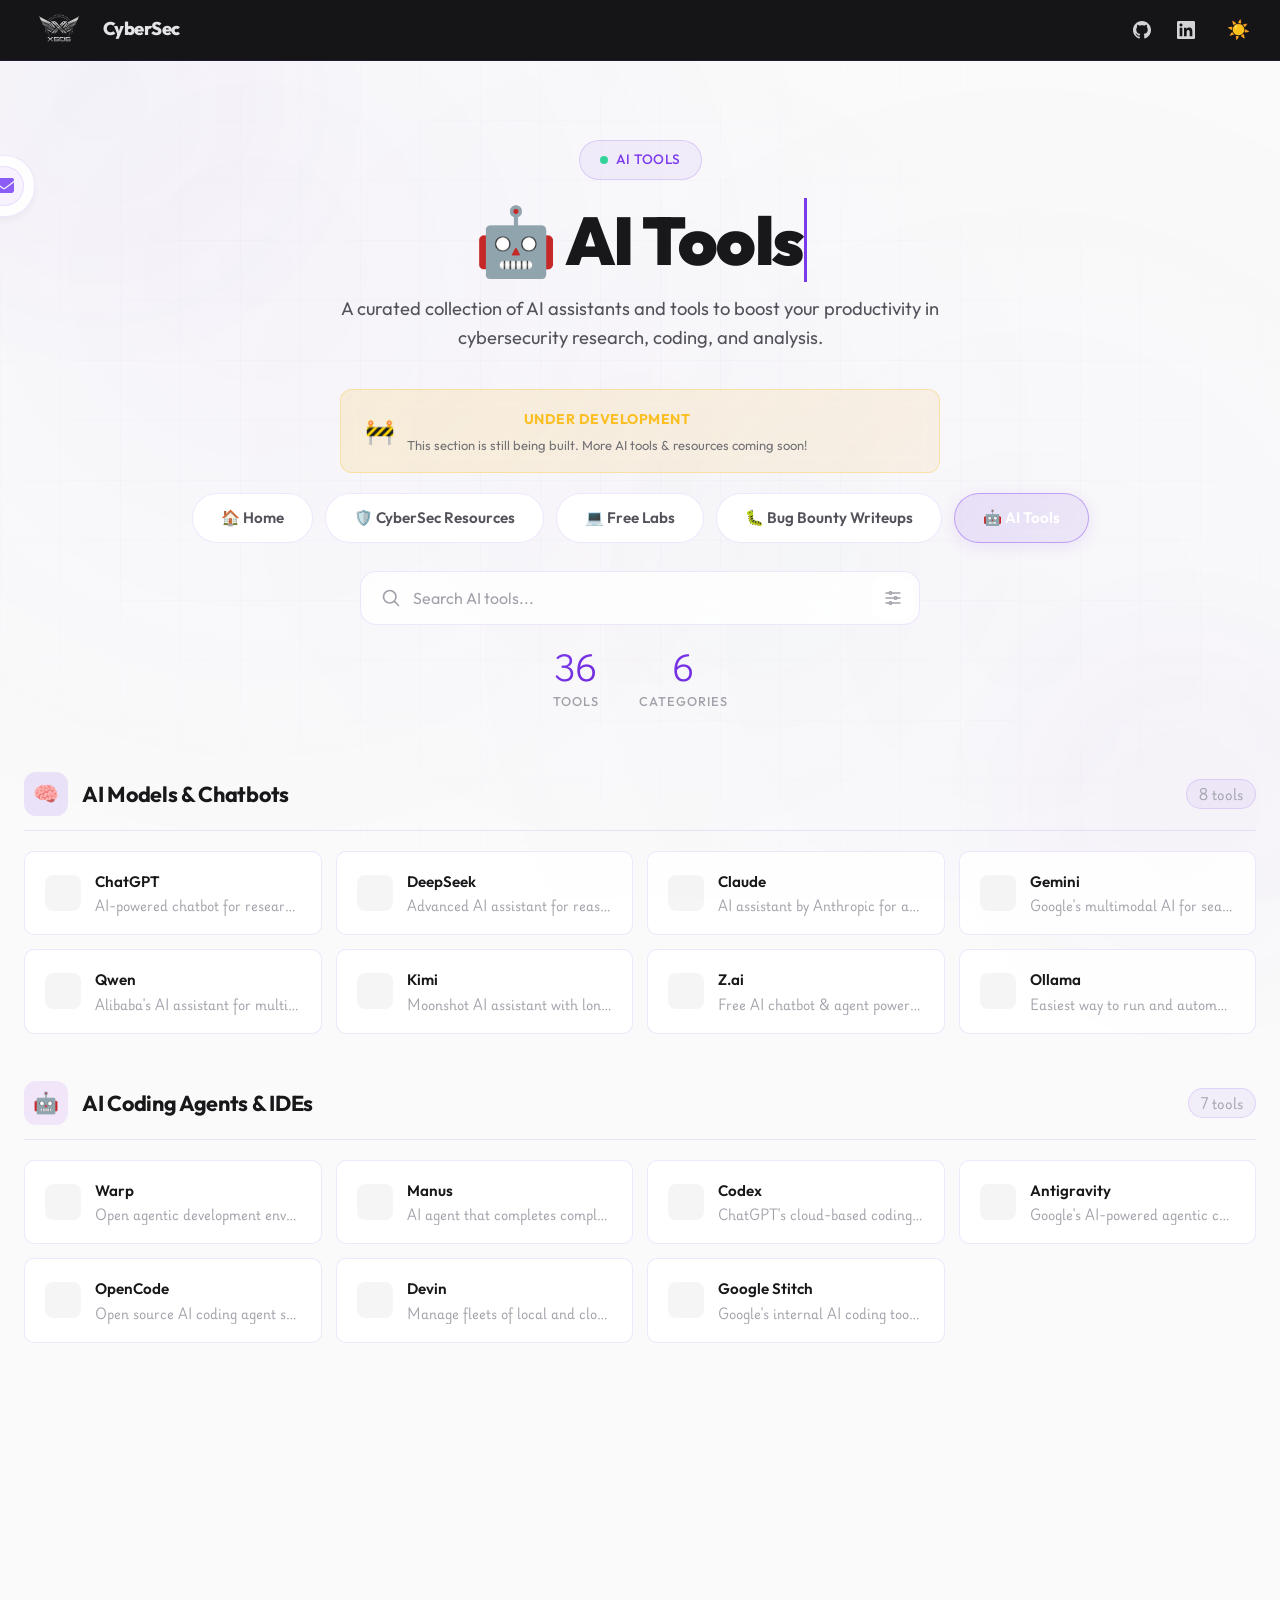
==== commit dc7de5d2: "style: overhaul visual identity with custom CSS themes, font updates, and interactive UI components." ====
--- a/ai-tools.html
+++ b/ai-tools.html
@@ -18,7 +18,7 @@
     <link rel="preconnect" href="https://fonts.googleapis.com" />
     <link rel="preconnect" href="https://fonts.gstatic.com" crossorigin />
     <link
-      href="https://fonts.googleapis.com/css2?family=Inter:wght@300;400;500;600;700;800;900&family=JetBrains+Mono:wght@400;500;600&display=swap"
+      href="https://fonts.googleapis.com/css2?family=Outfit:wght@100..900&family=Playwrite+DE+Grund:wght@100..400&display=swap"
       rel="stylesheet"
     />
     <link rel="stylesheet" href="./css/cyber-links.css" />
--- a/css/cyber-links.css
+++ b/css/cyber-links.css
@@ -119,7 +119,7 @@
 }
 
 body {
-  font-family: "Inter", -apple-system, BlinkMacSystemFont, sans-serif;
+  font-family: "Outfit", -apple-system, BlinkMacSystemFont, sans-serif;
   background: var(--bg-primary);
   color: var(--text-primary);
   min-height: 100vh;
@@ -469,7 +469,7 @@
   border: none;
   background: transparent;
   color: var(--text-primary);
-  font-family: "Inter", sans-serif;
+  font-family: "Outfit", sans-serif;
   font-size: 1rem;
   outline: none;
   min-width: 0;
@@ -597,7 +597,7 @@
   background: transparent;
   border: 1px solid var(--border-color);
   color: var(--text-muted);
-  font-family: "Inter", sans-serif;
+  font-family: "Outfit", sans-serif;
   font-size: 0.75rem;
   font-weight: 500;
   cursor: pointer;
@@ -648,7 +648,7 @@
   background: rgba(24, 24, 27, 0.5);
   border: 1px solid var(--border-color);
   color: var(--text-secondary);
-  font-family: "Inter", sans-serif;
+  font-family: "Outfit", sans-serif;
   font-size: 0.8rem;
   font-weight: 500;
   cursor: pointer;
@@ -676,7 +676,7 @@
 }
 
 .filter-chip .chip-count {
-  font-family: "JetBrains Mono", monospace;
+  font-family: "Playwrite DE Grund", cursive;
   font-size: 0.65rem;
   color: var(--text-muted);
   background: rgba(255, 255, 255, 0.06);
@@ -735,7 +735,7 @@
   background: rgba(168, 85, 247, 0.08);
   border: 1px solid rgba(168, 85, 247, 0.18);
   color: var(--accent-red);
-  font-family: "Inter", sans-serif;
+  font-family: "Outfit", sans-serif;
   font-size: 0.72rem;
   font-weight: 500;
   cursor: pointer;
@@ -759,7 +759,7 @@
   background: transparent;
   border: 1px solid rgba(168, 85, 247, 0.18);
   color: var(--accent-red);
-  font-family: "Inter", sans-serif;
+  font-family: "Outfit", sans-serif;
   font-size: 0.72rem;
   font-weight: 600;
   cursor: pointer;
@@ -824,7 +824,7 @@
 .stat-number {
   font-size: 1.8rem;
   font-weight: 800;
-  font-family: "JetBrains Mono", monospace;
+  font-family: "Playwrite DE Grund", cursive;
   background: linear-gradient(135deg, var(--accent-red), var(--accent-red-dark));
   -webkit-background-clip: text;
   -webkit-text-fill-color: transparent;
@@ -843,6 +843,8 @@
 .category {
   margin-bottom: 48px;
   animation: fadeInUp 0.6s ease-out both;
+  content-visibility: auto;
+  contain-intrinsic-size: auto 500px;
 }
 
 .category:nth-child(2) {
@@ -888,7 +890,7 @@
   margin-left: auto;
   font-size: 0.8rem;
   color: var(--text-muted);
-  font-family: "JetBrains Mono", monospace;
+  font-family: "Playwrite DE Grund", cursive;
   background: var(--category-count-bg);
   padding: 4px 12px;
   border-radius: 20px;
@@ -1080,7 +1082,7 @@
 .link-domain {
   font-size: 0.78rem;
   color: var(--text-muted);
-  font-family: "JetBrains Mono", monospace;
+  font-family: "Playwrite DE Grund", cursive;
   white-space: nowrap;
   overflow: hidden;
   text-overflow: ellipsis;
--- a/css/sidebar.css
+++ b/css/sidebar.css
@@ -42,6 +42,7 @@
   font-weight: 500;
 }
 .social ul li i {
+  font-style: normal;
   color: var(--accent-red-light);
   background: var(--sidebar-icon-bg, rgba(168, 85, 247, 0.08));
   padding: 10px;
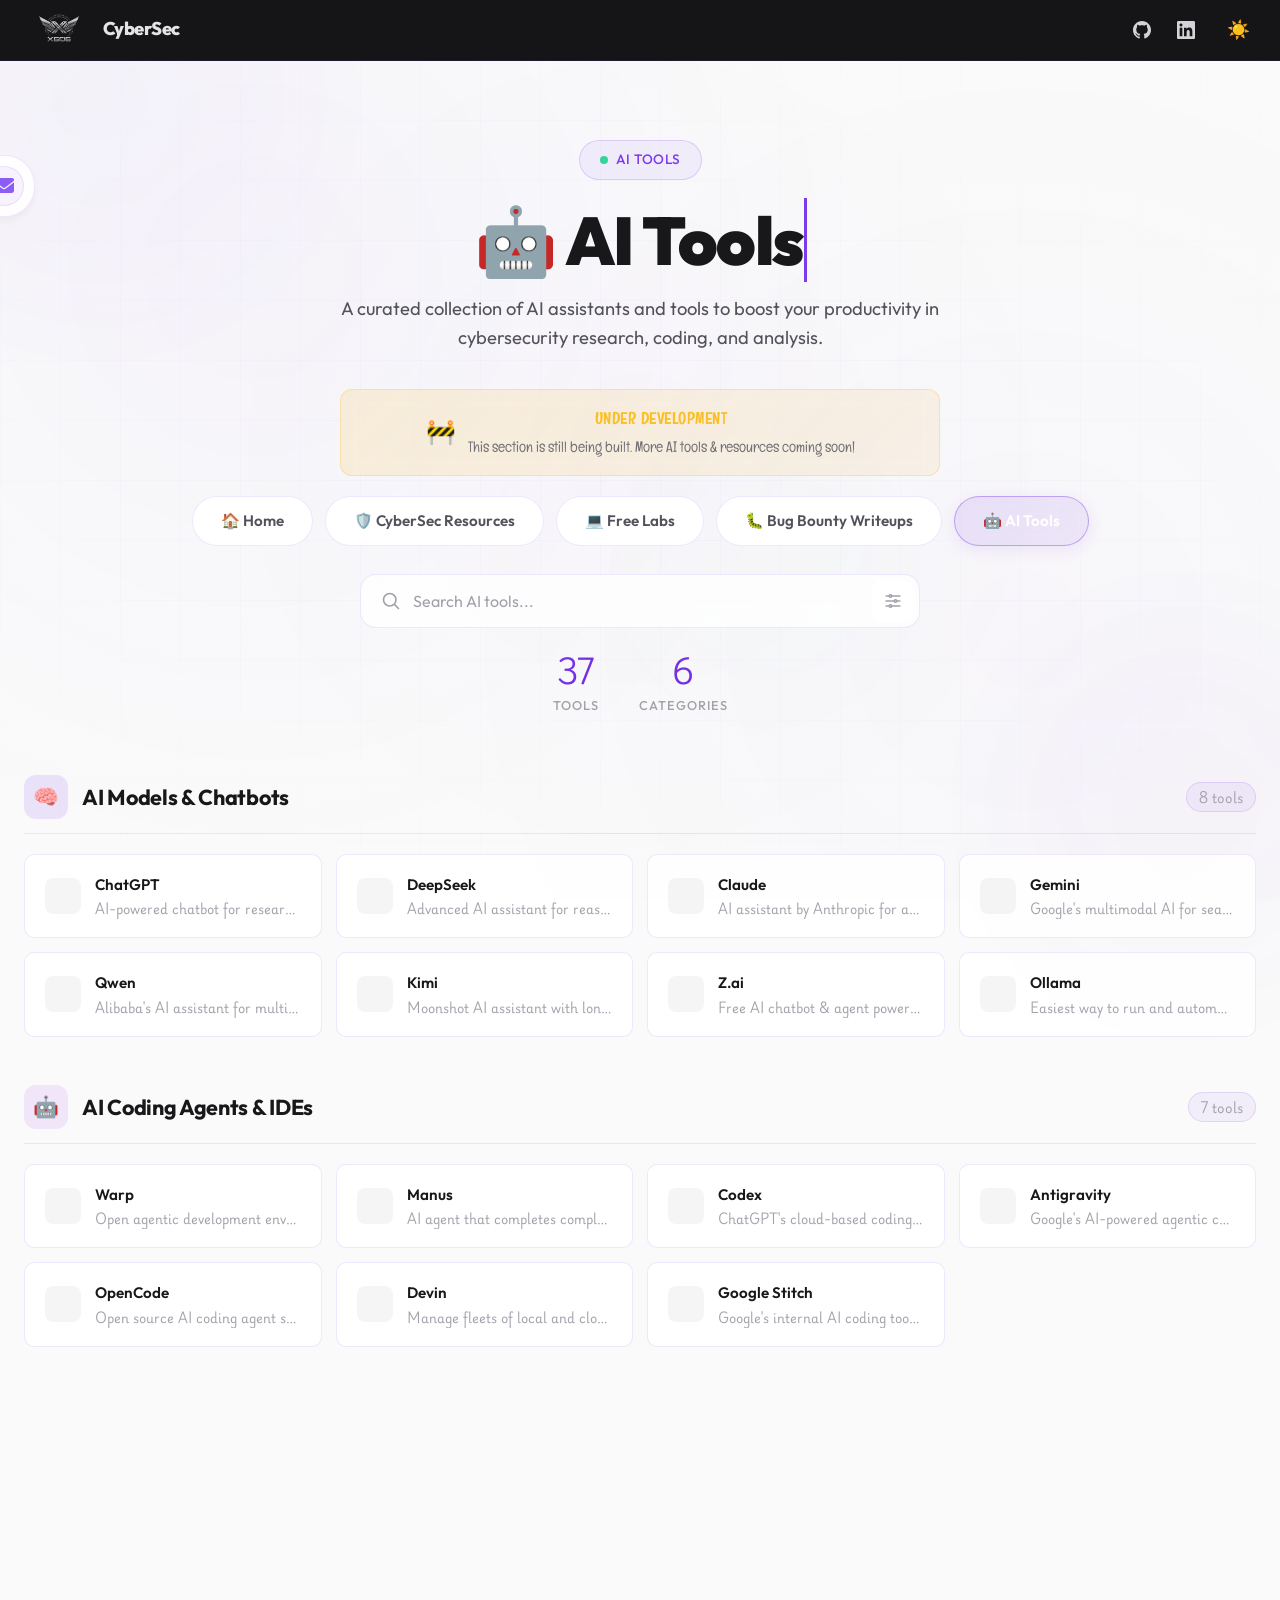
==== commit dd3656f9: "style: add Englebert font to global stylesheets and update development banner styling in ai-tools.ht" ====
--- a/ai-tools.html
+++ b/ai-tools.html
@@ -18,7 +18,7 @@
     <link rel="preconnect" href="https://fonts.googleapis.com" />
     <link rel="preconnect" href="https://fonts.gstatic.com" crossorigin />
     <link
-      href="https://fonts.googleapis.com/css2?family=Outfit:wght@100..900&family=Playwrite+DE+Grund:wght@100..400&display=swap"
+      href="https://fonts.googleapis.com/css2?family=Englebert&family=Outfit:wght@100..900&family=Playwrite+DE+Grund:wght@100..400&display=swap"
       rel="stylesheet"
     />
     <link rel="stylesheet" href="./css/cyber-links.css" />
@@ -69,11 +69,11 @@
         </p>
 
         <!-- Under Development Banner -->
-        <div style="background: linear-gradient(135deg, rgba(251, 191, 36, 0.15), rgba(245, 158, 11, 0.08)); border: 1px solid rgba(251, 191, 36, 0.3); border-radius: 12px; padding: 16px 24px; margin: 20px auto; max-width: 600px; display: flex; align-items: center; gap: 12px; backdrop-filter: blur(10px);">
+        <div style="background: linear-gradient(135deg, rgba(251, 191, 36, 0.15), rgba(245, 158, 11, 0.08)); border: 1px solid rgba(251, 191, 36, 0.3); border-radius: 12px; padding: 16px 24px; margin: 20px auto; max-width: 600px; display: flex; align-items: center; justify-content: center; gap: 12px; backdrop-filter: blur(10px); text-align: center; font-family: 'Englebert', sans-serif;">
           <span style="font-size: 24px;">🚧</span>
           <div>
-            <strong style="color: #fbbf24; font-size: 14px; letter-spacing: 0.5px;">UNDER DEVELOPMENT</strong>
-            <p style="margin: 4px 0 0; font-size: 13px; opacity: 0.8;">This section is still being built. More AI tools & resources coming soon!</p>
+            <strong style="color: #fbbf24; font-size: 16px; letter-spacing: 0.5px;">UNDER DEVELOPMENT</strong>
+            <p style="margin: 4px 0 0; font-size: 15px; opacity: 0.8;">This section is still being built. More AI tools & resources coming soon!</p>
           </div>
         </div>
 
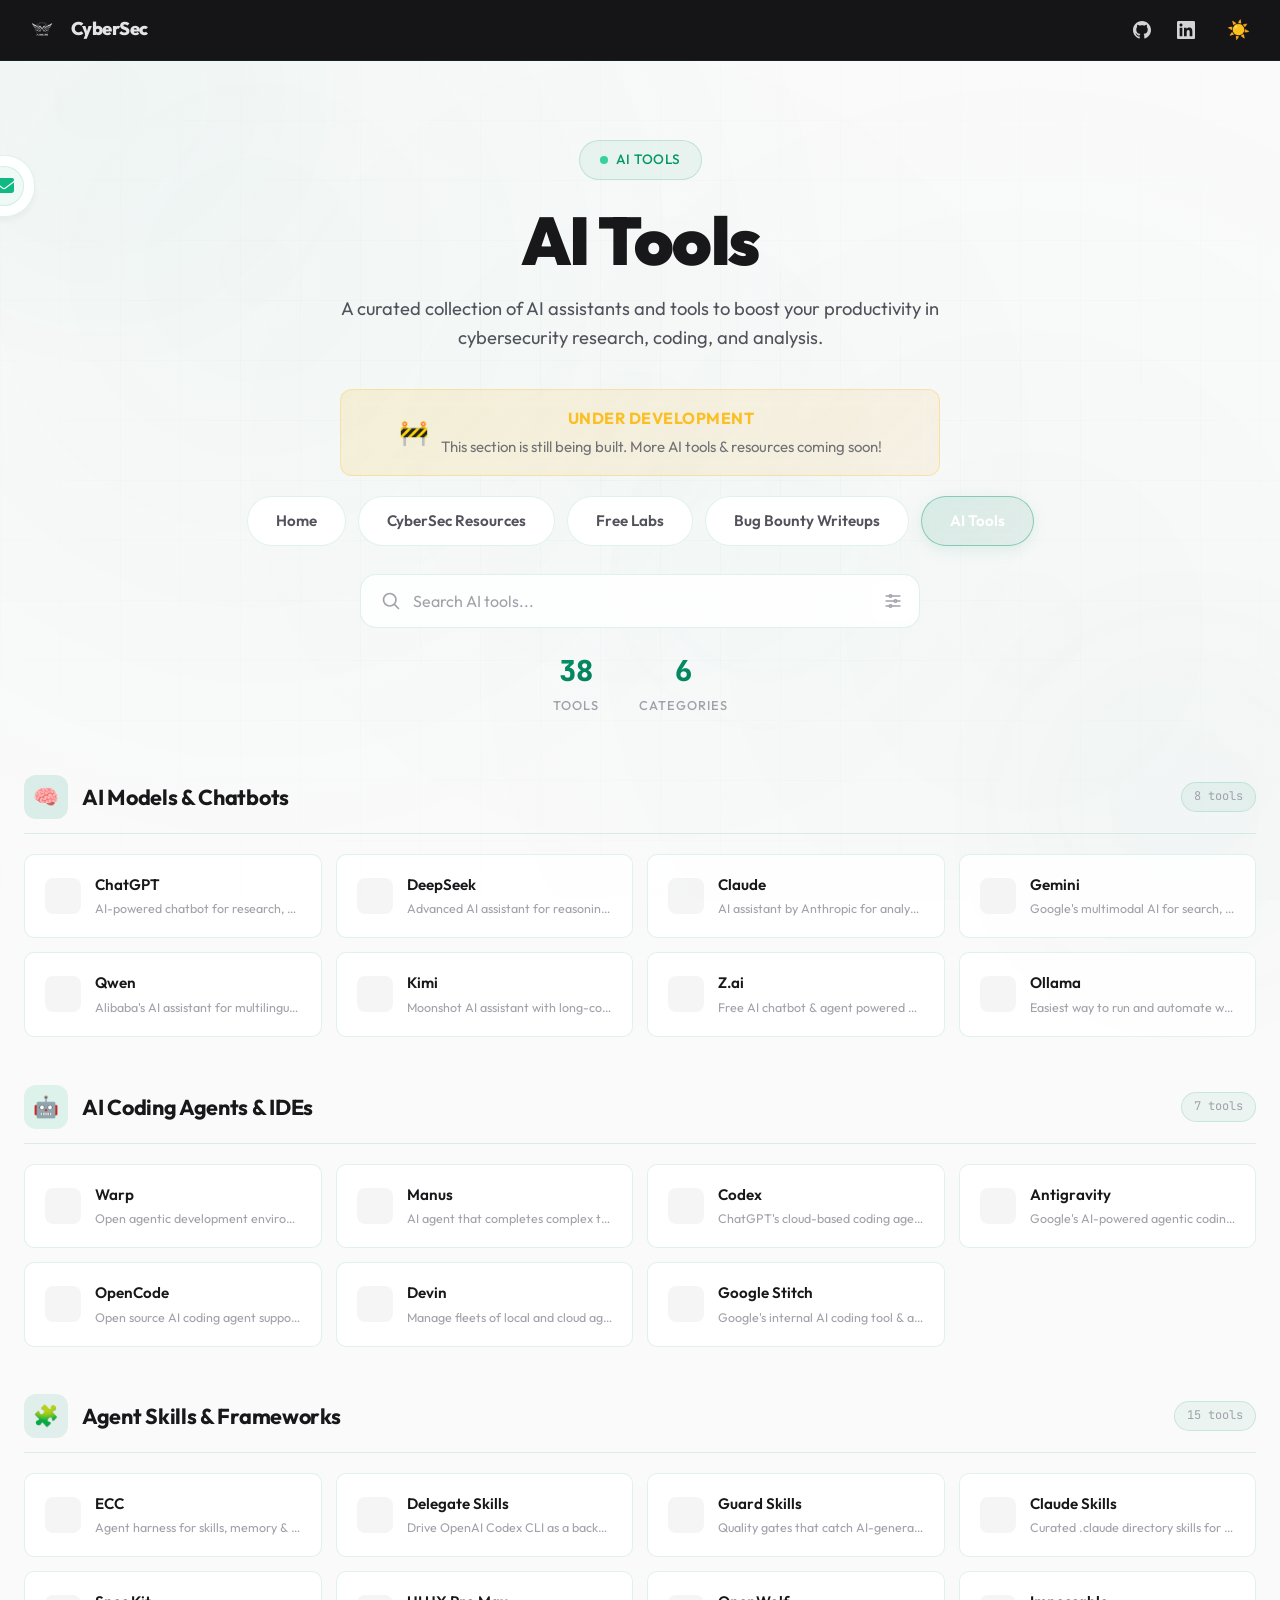
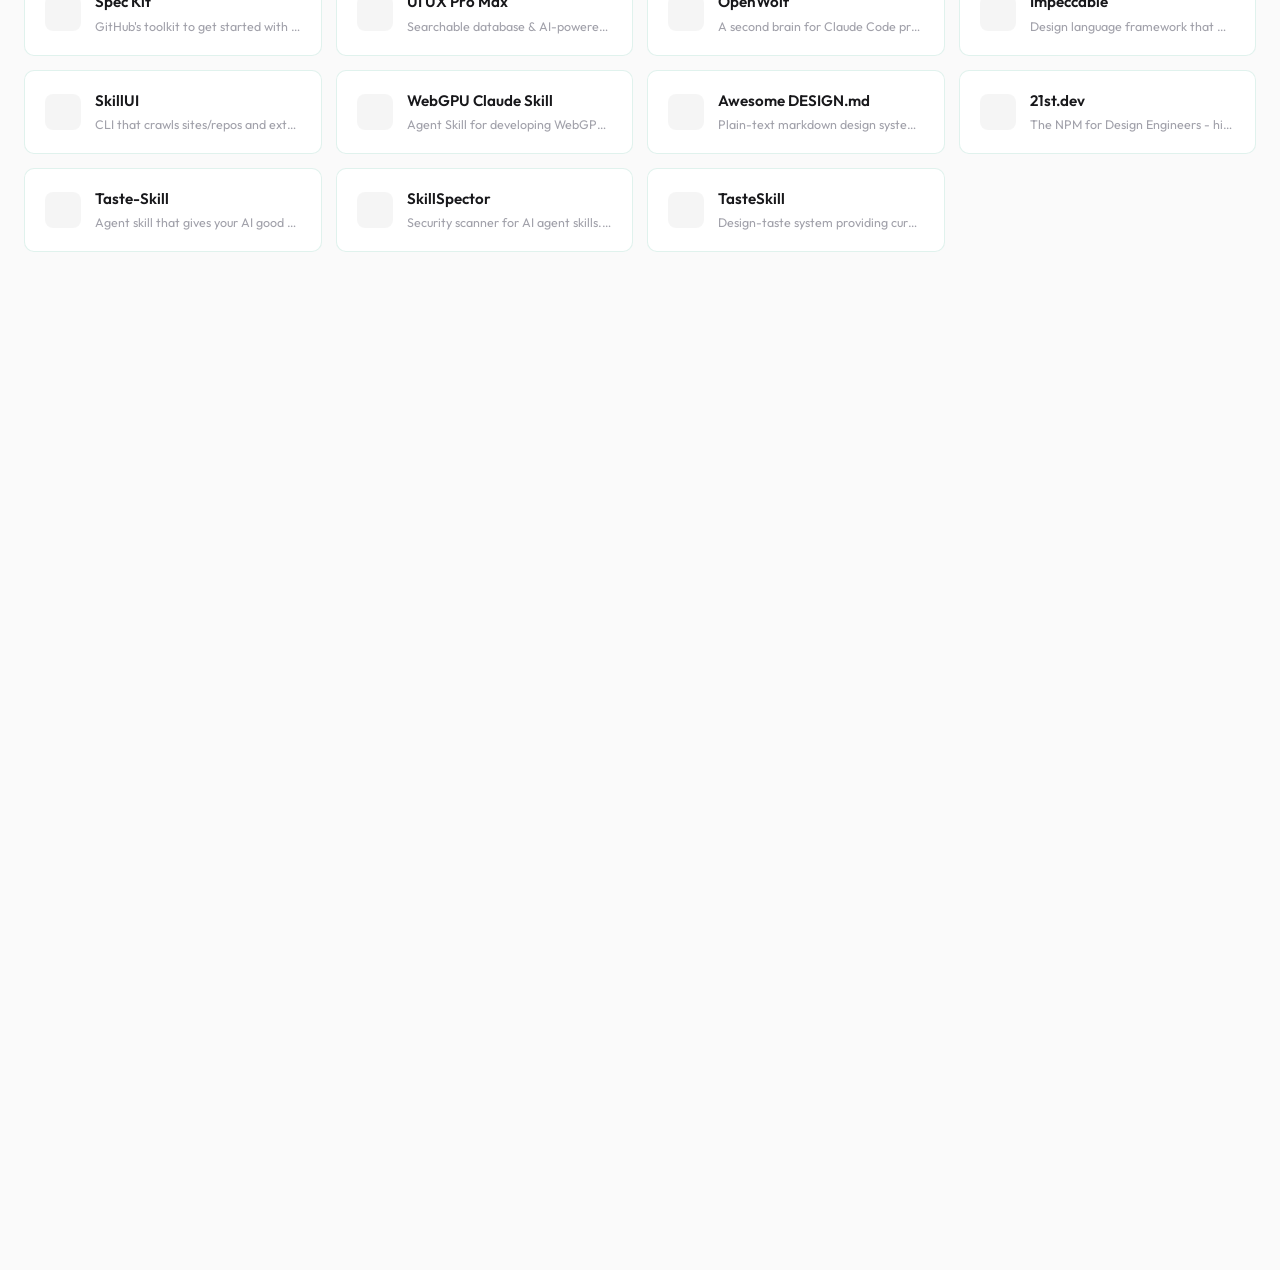
==== commit edc02982: "feat: implement modular render engine and standardized styling for resource, lab, and writeup pages" ====
--- a/ai-tools.html
+++ b/ai-tools.html
@@ -18,7 +18,7 @@
     <link rel="preconnect" href="https://fonts.googleapis.com" />
     <link rel="preconnect" href="https://fonts.gstatic.com" crossorigin />
     <link
-      href="https://fonts.googleapis.com/css2?family=Englebert&family=Outfit:wght@100..900&family=Playwrite+DE+Grund:wght@100..400&display=swap"
+      href="https://fonts.googleapis.com/css2?family=Outfit:wght@100..900&family=JetBrains+Mono:wght@100..800&display=swap"
       rel="stylesheet"
     />
     <link rel="stylesheet" href="./css/cyber-links.css" />
@@ -43,7 +43,7 @@
     <!-- Navigation Bar -->
     <nav class="navbar" id="navbar" aria-label="Main navigation">
       <div class="nav-inner">
-        <a href="./index.html" class="nav-logo"><img src="./assets/x606-logo1.webp" alt="CyberSec Logo" style="height:70px;width:70px;vertical-align:middle;margin-right:6px;border-radius:50%;"> CyberSec</a>
+        <a href="./index.html" class="nav-logo"><img src="./assets/x606-logo1.webp" alt="CyberSec Logo" style="height:36px;width:36px;vertical-align:middle;margin-right:8px;border-radius:50%;"> CyberSec</a>
         <div class="nav-social">
           <a href="https://github.com/xismail606/CyberSec-Resources" target="_blank" rel="noopener noreferrer" title="GitHub">
             <svg xmlns="http://www.w3.org/2000/svg" width="18" height="18" viewBox="0 0 24 24" fill="currentColor"><path d="M12 0c-6.626 0-12 5.373-12 12 0 5.302 3.438 9.8 8.207 11.387.599.111.793-.261.793-.577v-2.234c-3.338.726-4.033-1.416-4.033-1.416-.546-1.387-1.333-1.756-1.333-1.756-1.089-.745.083-.729.083-.729 1.205.084 1.839 1.237 1.839 1.237 1.07 1.834 2.807 1.304 3.492.997.107-.775.418-1.305.762-1.604-2.665-.305-5.467-1.334-5.467-5.931 0-1.311.469-2.381 1.236-3.221-.124-.303-.535-1.524.117-3.176 0 0 1.008-.322 3.301 1.23.957-.266 1.983-.399 3.003-.404 1.02.005 2.047.138 3.006.404 2.291-1.552 3.297-1.23 3.297-1.23.653 1.653.242 2.874.118 3.176.77.84 1.235 1.911 1.235 3.221 0 4.609-2.807 5.624-5.479 5.921.43.372.823 1.102.823 2.222v3.293c0 .319.192.694.801.576 4.765-1.589 8.199-6.086 8.199-11.386 0-6.627-5.373-12-12-12z"/></svg>
@@ -63,13 +63,13 @@
           <span class="pulse-dot"></span>
           AI TOOLS
         </div>
-        <h1>🤖 <span class="typewriter" data-text="AI Tools"></span></h1>
+        <h1>AI Tools</h1>
         <p>
          A curated collection of AI assistants and tools to boost your productivity in cybersecurity research, coding, and analysis.
         </p>
 
         <!-- Under Development Banner -->
-        <div style="background: linear-gradient(135deg, rgba(251, 191, 36, 0.15), rgba(245, 158, 11, 0.08)); border: 1px solid rgba(251, 191, 36, 0.3); border-radius: 12px; padding: 16px 24px; margin: 20px auto; max-width: 600px; display: flex; align-items: center; justify-content: center; gap: 12px; backdrop-filter: blur(10px); text-align: center; font-family: 'Englebert', sans-serif;">
+        <div style="background: linear-gradient(135deg, rgba(251, 191, 36, 0.15), rgba(245, 158, 11, 0.08)); border: 1px solid rgba(251, 191, 36, 0.3); border-radius: 12px; padding: 16px 24px; margin: 20px auto; max-width: 600px; display: flex; align-items: center; justify-content: center; gap: 12px; backdrop-filter: blur(10px); text-align: center; font-family: 'Outfit', sans-serif;">
           <span style="font-size: 24px;">🚧</span>
           <div>
             <strong style="color: #fbbf24; font-size: 16px; letter-spacing: 0.5px;">UNDER DEVELOPMENT</strong>
@@ -79,11 +79,11 @@
 
         <!-- Page Navigation Buttons -->
         <div class="page-nav">
-          <a href="./index.html" class="page-nav-btn" id="btnHome">🏠 Home</a>
-          <a href="./resources.html" class="page-nav-btn" id="btnResources">🛡️ CyberSec Resources</a>
-          <a href="./free-labs.html" class="page-nav-btn" id="btnFreeLabs">💻 Free Labs</a>
-          <a href="./bug-bounty-writeups.html" class="page-nav-btn" id="btnWriteups">🐛 Bug Bounty Writeups</a>
-          <a href="./ai-tools.html" class="page-nav-btn active" id="btnAiTools">🤖 AI Tools</a>
+          <a href="./index.html" class="page-nav-btn" id="btnHome">Home</a>
+          <a href="./resources.html" class="page-nav-btn" id="btnResources">CyberSec Resources</a>
+          <a href="./free-labs.html" class="page-nav-btn" id="btnFreeLabs">Free Labs</a>
+          <a href="./bug-bounty-writeups.html" class="page-nav-btn" id="btnWriteups">Bug Bounty Writeups</a>
+          <a href="./ai-tools.html" class="page-nav-btn active" id="btnAiTools">AI Tools</a>
         </div>
 
         <!-- Search -->
@@ -181,7 +181,7 @@
         <div class="footer-content">
           <p class="footer-author">Made by <a href="https://github.com/xismail606" target="_blank" rel="noopener noreferrer">x606</a></p>
           <p class="footer-role">Penetration Testing Enthusiast</p>
-          <p class="footer-role">• Offensive Security | Red Team Fundamentals •</p>
+          <p class="footer-role">• Offensive Security | Red Team •</p>
           <p>🔒 Stay safe, stay curious · Built for security professionals</p>
           <div class="footer-links"> 
             <a href="https://github.com/xismail606/CyberSec-Resources" target="_blank" rel="noopener noreferrer">⭐ Star on GitHub</a>
--- a/css/cyber-links.css
+++ b/css/cyber-links.css
@@ -8,33 +8,40 @@
 }
 
 :root {
-  /* === Obsidian Lux Palette === */
+  /* === Obsidian Lux Palette (Redesigned: Emerald Tech) === */
   --bg-primary: #09090b;
   --bg-secondary: #18181b;
   --bg-card: rgba(24, 24, 27, 0.7);
   --bg-card-hover: rgba(39, 39, 42, 0.8);
   --border-color: rgba(255, 255, 255, 0.06);
-  --border-hover: rgba(168, 85, 247, 0.35);
+  --border-hover: rgba(16, 185, 129, 0.35); /* Emerald 500 */
   --text-primary: #fafafa;
   --text-secondary: #a1a1aa;
   --text-muted: #52525b;
 
-  --accent-red: #a855f7;
-  --accent-red-dark: #7c3aed;
-  --accent-red-light: #c084fc;
-  --accent-red-deep: #6d28d9;
+  /* Accent Emerald Palette */
+  --accent-emerald: #10b981;      /* Emerald 500 */
+  --accent-emerald-dark: #059669; /* Emerald 600 */
+  --accent-emerald-light: #34d399;/* Emerald 400 */
+  --accent-emerald-deep: #047857; /* Emerald 700 */
+
+  /* Backward Compatibility Aliases */
+  --accent-red: var(--accent-emerald);
+  --accent-red-dark: var(--accent-emerald-dark);
+  --accent-red-light: var(--accent-emerald-light);
+  --accent-red-deep: var(--accent-emerald-deep);
   --accent-green: #34d399;
   --accent-rose: #f472b6;
   --accent-amber: #f59e0b;
 
-  --glow-red: rgba(168, 85, 247, 0.1);
-  --glow-red-dark: rgba(124, 58, 237, 0.1);
+  --glow-red: rgba(16, 185, 129, 0.1);
+  --glow-red-dark: rgba(5, 150, 105, 0.1);
   --radius: 16px;
   --radius-sm: 10px;
   --transition: 0.3s cubic-bezier(0.4, 0, 0.2, 1);
 
-  --glow-color: rgba(168, 85, 247, 0.04);
-  --glow-color-inner: rgba(168, 85, 247, 0.08);
+  --glow-color: rgba(16, 185, 129, 0.04);
+  --glow-color-inner: rgba(16, 185, 129, 0.08);
   --glow-size: 120px;
   --glow-opacity: 0;
   --x: 50%;
@@ -43,54 +50,54 @@
   --navbar-bg: rgba(9, 9, 11, 0.8);
   --navbar-bg-scrolled: rgba(9, 9, 11, 0.95);
   --navbar-shadow: 0 1px 0 rgba(255,255,255,0.04), 0 4px 30px rgba(0,0,0,0.5);
-  --nav-link-hover-bg: rgba(168, 85, 247, 0.06);
-  --nav-link-hover-border: rgba(168, 85, 247, 0.12);
-  --nav-link-active-bg: rgba(168, 85, 247, 0.1);
-  --nav-link-active-border: rgba(168, 85, 247, 0.25);
-  --nav-social-hover-bg: rgba(168, 85, 247, 0.08);
-  --nav-social-hover-border: rgba(168, 85, 247, 0.2);
+  --nav-link-hover-bg: rgba(16, 185, 129, 0.06);
+  --nav-link-hover-border: rgba(16, 185, 129, 0.12);
+  --nav-link-active-bg: rgba(16, 185, 129, 0.1);
+  --nav-link-active-border: rgba(16, 185, 129, 0.25);
+  --nav-social-hover-bg: rgba(16, 185, 129, 0.08);
+  --nav-social-hover-border: rgba(16, 185, 129, 0.2);
   --nav-mobile-bg: rgba(9, 9, 11, 0.98);
   --search-bg: rgba(24, 24, 27, 0.6);
-  --search-focus-ring: rgba(168, 85, 247, 0.12);
-  --search-focus-shadow: 0 0 0 4px rgba(168, 85, 247, 0.08);
+  --search-focus-ring: rgba(16, 185, 129, 0.12);
+  --search-focus-shadow: 0 0 0 4px rgba(16, 185, 129, 0.08);
   --diff-btn-bg: rgba(24, 24, 27, 0.6);
-  --diff-btn-hover-border: rgba(168, 85, 247, 0.3);
-  --diff-btn-hover-bg: rgba(168, 85, 247, 0.06);
-  --diff-btn-active-bg: rgba(168, 85, 247, 0.12);
-  --diff-btn-active-shadow: 0 0 20px rgba(168, 85, 247, 0.1);
-  --card-gradient: rgba(168, 85, 247, 0.03);
-  --card-shadow-hover: 0 12px 40px rgba(0,0,0,0.4), 0 0 0 1px rgba(168, 85, 247, 0.1);
+  --diff-btn-hover-border: rgba(16, 185, 129, 0.3);
+  --diff-btn-hover-bg: rgba(16, 185, 129, 0.06);
+  --diff-btn-active-bg: rgba(16, 185, 129, 0.12);
+  --diff-btn-active-shadow: 0 0 20px rgba(16, 185, 129, 0.1);
+  --card-gradient: rgba(16, 185, 129, 0.03);
+  --card-shadow-hover: 0 12px 40px rgba(0,0,0,0.4), 0 0 0 1px rgba(16, 185, 129, 0.1);
   --favicon-bg: rgba(255,255,255,0.04);
   --page-btn-bg: rgba(24, 24, 27, 0.6);
-  --page-btn-hover-border: rgba(168, 85, 247, 0.3);
-  --page-btn-hover-bg: rgba(168, 85, 247, 0.06);
+  --page-btn-hover-border: rgba(16, 185, 129, 0.3);
+  --page-btn-hover-bg: rgba(16, 185, 129, 0.06);
   --page-btn-hover-shadow: 0 4px 20px rgba(0,0,0,0.3);
-  --page-btn-active-bg: linear-gradient(135deg, rgba(168, 85, 247, 0.2), rgba(124, 58, 237, 0.15));
-  --page-btn-active-border: rgba(168, 85, 247, 0.4);
-  --page-btn-active-shadow: 0 0 20px rgba(168, 85, 247, 0.12);
-  --category-count-bg: rgba(168, 85, 247, 0.06);
-  --category-count-border: rgba(168, 85, 247, 0.15);
-  --hero-badge-bg: rgba(168, 85, 247, 0.06);
-  --hero-badge-border: rgba(168, 85, 247, 0.2);
+  --page-btn-active-bg: linear-gradient(135deg, rgba(16, 185, 129, 0.2), rgba(5, 150, 105, 0.15));
+  --page-btn-active-border: rgba(16, 185, 129, 0.4);
+  --page-btn-active-shadow: 0 0 20px rgba(16, 185, 129, 0.12);
+  --category-count-bg: rgba(16, 185, 129, 0.06);
+  --category-count-border: rgba(16, 185, 129, 0.15);
+  --hero-badge-bg: rgba(16, 185, 129, 0.06);
+  --hero-badge-border: rgba(16, 185, 129, 0.2);
   --scroll-top-bg: rgba(24, 24, 27, 0.8);
-  --scroll-top-border: rgba(168, 85, 247, 0.2);
-  --scroll-top-hover-bg: rgba(168, 85, 247, 0.12);
+  --scroll-top-border: rgba(16, 185, 129, 0.2);
+  --scroll-top-hover-bg: rgba(16, 185, 129, 0.12);
   --scroll-track: #09090b;
-  --scroll-thumb: linear-gradient(#6d28d9, #a855f7);
+  --scroll-thumb: linear-gradient(#059669, #10b981);
   --modal-overlay-bg: rgba(0, 0, 0, 0.7);
   --modal-shadow: 0 25px 60px rgba(0,0,0,0.6), 0 0 0 1px rgba(255,255,255,0.06);
-  --modal-close-hover-bg: rgba(244, 114, 182, 0.1);
-  --modal-close-hover-border: rgba(244, 114, 182, 0.25);
-  --modal-tag-bg: rgba(168, 85, 247, 0.08);
-  --modal-tag-border: rgba(168, 85, 247, 0.18);
-  --footer-link-bg: rgba(168, 85, 247, 0.05);
-  --footer-link-border: rgba(168, 85, 247, 0.12);
-  --footer-link-hover-bg: rgba(168, 85, 247, 0.1);
-  --footer-link-hover-border: rgba(168, 85, 247, 0.3);
-  --footer-link-hover-shadow: 0 4px 20px rgba(168, 85, 247, 0.08);
-  --bg-grid-glow1: rgba(168, 85, 247, 0.04);
-  --bg-grid-glow2: rgba(124, 58, 237, 0.03);
-  --bg-grid-glow3: rgba(168, 85, 247, 0.02);
+  --modal-close-hover-bg: rgba(16, 185, 129, 0.1);
+  --modal-close-hover-border: rgba(16, 185, 129, 0.25);
+  --modal-tag-bg: rgba(16, 185, 129, 0.08);
+  --modal-tag-border: rgba(16, 185, 129, 0.18);
+  --footer-link-bg: rgba(16, 185, 129, 0.05);
+  --footer-link-border: rgba(16, 185, 129, 0.12);
+  --footer-link-hover-bg: rgba(16, 185, 129, 0.1);
+  --footer-link-hover-border: rgba(16, 185, 129, 0.3);
+  --footer-link-hover-shadow: 0 4px 20px rgba(16, 185, 129, 0.08);
+  --bg-grid-glow1: rgba(16, 185, 129, 0.04);
+  --bg-grid-glow2: rgba(5, 150, 105, 0.03);
+  --bg-grid-glow3: rgba(16, 185, 129, 0.02);
   --bg-grid-line: rgba(255, 255, 255, 0.02);
   --orb3-bg: rgba(52, 211, 153, 0.05);
 }
@@ -147,8 +154,8 @@
 
 /* Hover-amplify: glow brightens near interactive elements */
 body.glow-hover::before {
-  --glow-color: rgba(168, 85, 247, 0.08);
-  --glow-color-inner: rgba(168, 85, 247, 0.16);
+  --glow-color: rgba(16, 185, 129, 0.08);
+  --glow-color-inner: rgba(16, 185, 129, 0.16);
 }
 
 /* Disable glow on specific pages */
@@ -506,14 +513,14 @@
 
 .adv-search-toggle:hover {
   color: var(--accent-red);
-  background: rgba(168, 85, 247, 0.06);
-  border-color: rgba(168, 85, 247, 0.12);
+  background: rgba(16, 185, 129, 0.06);
+  border-color: rgba(16, 185, 129, 0.12);
 }
 
 .adv-search-toggle[aria-expanded="true"] {
   color: var(--accent-red);
-  background: rgba(168, 85, 247, 0.1);
-  border-color: rgba(168, 85, 247, 0.3);
+  background: rgba(16, 185, 129, 0.1);
+  border-color: rgba(16, 185, 129, 0.3);
 }
 
 .adv-search-badge {
@@ -631,12 +638,12 @@
 }
 .filter-chips::-webkit-scrollbar-thumb,
 .active-filters-list::-webkit-scrollbar-thumb {
-  background: rgba(168, 85, 247, 0.3);
+  background: rgba(16, 185, 129, 0.3);
   border-radius: 10px;
 }
 .filter-chips::-webkit-scrollbar-thumb:hover,
 .active-filters-list::-webkit-scrollbar-thumb:hover {
-  background: rgba(168, 85, 247, 0.5);
+  background: rgba(16, 185, 129, 0.5);
 }
 
 .filter-chip {
@@ -659,15 +666,15 @@
 .filter-chip:hover {
   border-color: var(--border-hover);
   color: var(--accent-red);
-  background: rgba(168, 85, 247, 0.06);
+  background: rgba(16, 185, 129, 0.06);
   transform: translateY(-1px);
 }
 
 .filter-chip.active {
-  background: rgba(168, 85, 247, 0.12);
+  background: rgba(16, 185, 129, 0.12);
   border-color: var(--accent-red);
   color: var(--text-primary);
-  box-shadow: 0 0 12px rgba(168, 85, 247, 0.1);
+  box-shadow: 0 0 12px rgba(16, 185, 129, 0.1);
 }
 
 .filter-chip .chip-icon {
@@ -676,7 +683,7 @@
 }
 
 .filter-chip .chip-count {
-  font-family: "Playwrite DE Grund", cursive;
+  font-family: 'JetBrains Mono', monospace;
   font-size: 0.65rem;
   color: var(--text-muted);
   background: rgba(255, 255, 255, 0.06);
@@ -686,7 +693,7 @@
 }
 
 .filter-chip.active .chip-count {
-  background: rgba(168, 85, 247, 0.15);
+  background: rgba(16, 185, 129, 0.15);
   color: var(--accent-red-light);
 }
 
@@ -698,8 +705,8 @@
   padding: 10px 20px;
   margin-top: 10px;
   border-radius: var(--radius-sm);
-  background: rgba(168, 85, 247, 0.04);
-  border: 1px solid rgba(168, 85, 247, 0.1);
+  background: rgba(16, 185, 129, 0.04);
+  border: 1px solid rgba(16, 185, 129, 0.1);
   flex-wrap: wrap;
 }
 
@@ -732,8 +739,8 @@
   gap: 4px;
   padding: 4px 12px;
   border-radius: 50px;
-  background: rgba(168, 85, 247, 0.08);
-  border: 1px solid rgba(168, 85, 247, 0.18);
+  background: rgba(16, 185, 129, 0.08);
+  border: 1px solid rgba(16, 185, 129, 0.18);
   color: var(--accent-red);
   font-family: "Outfit", sans-serif;
   font-size: 0.72rem;
@@ -743,8 +750,8 @@
 }
 
 .active-filter-tag:hover {
-  background: rgba(168, 85, 247, 0.15);
-  border-color: rgba(168, 85, 247, 0.35);
+  background: rgba(16, 185, 129, 0.15);
+  border-color: rgba(16, 185, 129, 0.35);
 }
 
 .active-filter-tag .remove-tag {
@@ -757,7 +764,7 @@
   padding: 5px 14px;
   border-radius: 50px;
   background: transparent;
-  border: 1px solid rgba(168, 85, 247, 0.18);
+  border: 1px solid rgba(16, 185, 129, 0.18);
   color: var(--accent-red);
   font-family: "Outfit", sans-serif;
   font-size: 0.72rem;
@@ -768,8 +775,8 @@
 }
 
 .active-filters-clear:hover {
-  background: rgba(168, 85, 247, 0.08);
-  border-color: rgba(168, 85, 247, 0.35);
+  background: rgba(16, 185, 129, 0.08);
+  border-color: rgba(16, 185, 129, 0.35);
 }
 
 /* ===== Difficulty Filters ===== */
@@ -824,7 +831,7 @@
 .stat-number {
   font-size: 1.8rem;
   font-weight: 800;
-  font-family: "Playwrite DE Grund", cursive;
+  font-family: 'JetBrains Mono', monospace;
   background: linear-gradient(135deg, var(--accent-red), var(--accent-red-dark));
   -webkit-background-clip: text;
   -webkit-text-fill-color: transparent;
@@ -888,9 +895,9 @@
 
 .category-count {
   margin-left: auto;
-  font-size: 0.8rem;
+  font-size: 0.75rem;
   color: var(--text-muted);
-  font-family: "Playwrite DE Grund", cursive;
+  font-family: 'JetBrains Mono', monospace;
   background: var(--category-count-bg);
   padding: 4px 12px;
   border-radius: 20px;
@@ -899,19 +906,19 @@
 
 /* Category Color Themes */
 .cat-breach .category-icon {
-  background: rgba(168, 85, 247, 0.12);
+  background: rgba(16, 185, 129, 0.12);
   color: var(--accent-red);
 }
 .cat-encode .category-icon {
-  background: rgba(124, 58, 237, 0.12);
+  background: rgba(5, 150, 105, 0.12);
   color: var(--accent-red-dark);
 }
 .cat-osint .category-icon {
-  background: rgba(192, 132, 252, 0.12);
+  background: rgba(52, 211, 153, 0.12);
   color: var(--accent-red-light);
 }
 .cat-network .category-icon {
-  background: rgba(168, 85, 247, 0.1);
+  background: rgba(16, 185, 129, 0.1);
   color: var(--accent-red);
 }
 .cat-vuln .category-icon {
@@ -919,19 +926,19 @@
   color: var(--accent-amber);
 }
 .cat-hash .category-icon {
-  background: rgba(192, 132, 252, 0.12);
+  background: rgba(52, 211, 153, 0.12);
   color: var(--accent-red-light);
 }
 .cat-malware .category-icon {
-  background: rgba(124, 58, 237, 0.12);
+  background: rgba(5, 150, 105, 0.12);
   color: var(--accent-red-dark);
 }
 .cat-stego .category-icon {
-  background: rgba(168, 85, 247, 0.1);
+  background: rgba(16, 185, 129, 0.1);
   color: var(--accent-red);
 }
 .cat-email .category-icon {
-  background: rgba(109, 40, 217, 0.12);
+  background: rgba(4, 120, 87, 0.12);
   color: var(--accent-red-deep);
 }
 .cat-resources .category-icon {
@@ -939,11 +946,11 @@
   color: var(--accent-amber);
 }
 .cat-pentest .category-icon {
-  background: rgba(168, 85, 247, 0.15);
+  background: rgba(16, 185, 129, 0.15);
   color: var(--accent-red);
 }
 .cat-system .category-icon {
-  background: rgba(192, 132, 252, 0.12);
+  background: rgba(52, 211, 153, 0.12);
   color: var(--accent-red-light);
 }
 .cat-thm .category-icon {
@@ -1082,7 +1089,7 @@
 .link-domain {
   font-size: 0.78rem;
   color: var(--text-muted);
-  font-family: "Playwrite DE Grund", cursive;
+  font-family: "Outfit", sans-serif;
   white-space: nowrap;
   overflow: hidden;
   text-overflow: ellipsis;
@@ -1208,7 +1215,7 @@
 
 .footer-author a:hover {
   color: var(--accent-red-dark);
-  text-shadow: 0 0 12px rgba(168, 85, 247, 0.4);
+  text-shadow: 0 0 12px rgba(16, 185, 129, 0.4);
 }
 
 .footer-role {
@@ -1543,7 +1550,7 @@
 }
 
 .modal-btn:hover {
-  box-shadow: 0 0 24px rgba(168, 85, 247, 0.25);
+  box-shadow: 0 0 24px rgba(16, 185, 129, 0.25);
   transform: translateY(-1px);
 }
 
@@ -1571,15 +1578,15 @@
 
 /* ===== New Category Themes ===== */
 .cat-ai .category-icon {
-  background: rgba(124, 58, 237, 0.12);
+  background: rgba(5, 150, 105, 0.12);
   color: var(--accent-red-dark);
 }
 .cat-coding .category-icon {
-  background: rgba(168, 85, 247, 0.12);
+  background: rgba(16, 185, 129, 0.12);
   color: var(--accent-red);
 }
 .cat-notes .category-icon {
-  background: rgba(168, 85, 247, 0.12);
+  background: rgba(16, 185, 129, 0.12);
   color: var(--accent-red);
 }
 .cat-extensions .category-icon {
@@ -1591,14 +1598,14 @@
   color: var(--accent-amber);
 }
 .cat-writeups .category-icon {
-  background: rgba(192, 132, 252, 0.12);
+  background: rgba(52, 211, 153, 0.12);
   color: var(--accent-red-light);
 }
 .cat-tools .category-icon {
-  background: rgba(168, 85, 247, 0.12);
+  background: rgba(16, 185, 129, 0.12);
   color: var(--accent-red);
 }
 .cat-general .category-icon {
-  background: rgba(124, 58, 237, 0.1);
+  background: rgba(5, 150, 105, 0.1);
   color: var(--accent-red-dark);
 }
--- a/css/sidebar.css
+++ b/css/sidebar.css
@@ -29,7 +29,7 @@
   transform: translateX(110px);
   background: var(--sidebar-hover-bg, rgba(24, 24, 27, 0.95));
   border-color: var(--border-hover);
-  box-shadow: var(--sidebar-hover-shadow, 0 8px 25px rgba(168, 85, 247, 0.15));
+  box-shadow: var(--sidebar-hover-shadow, 0 8px 25px rgba(16, 185, 129, 0.15));
 }
 .social ul li a {
   color: var(--text-primary);
@@ -44,7 +44,7 @@
 .social ul li i {
   font-style: normal;
   color: var(--accent-red-light);
-  background: var(--sidebar-icon-bg, rgba(168, 85, 247, 0.08));
+  background: var(--sidebar-icon-bg, rgba(16, 185, 129, 0.08));
   padding: 10px;
   border-radius: 50%;
   width: 40px;
@@ -54,14 +54,14 @@
   align-items: center;
   justify-content: center;
   transition: all 0.6s cubic-bezier(0.4, 0, 0.2, 1);
-  border: 1px solid var(--sidebar-icon-border, rgba(168, 85, 247, 0.12));
+  border: 1px solid var(--sidebar-icon-border, rgba(16, 185, 129, 0.12));
 }
 .social ul li:hover i {
   color: #ffffff;
-  background: var(--sidebar-icon-hover-bg, rgba(168, 85, 247, 0.3));
+  background: var(--sidebar-icon-hover-bg, rgba(16, 185, 129, 0.3));
   transform: rotate(360deg);
-  box-shadow: var(--sidebar-icon-hover-shadow, 0 0 18px rgba(168, 85, 247, 0.25));
-  border-color: var(--sidebar-icon-hover-border, rgba(168, 85, 247, 0.4));
+  box-shadow: var(--sidebar-icon-hover-shadow, 0 0 18px rgba(16, 185, 129, 0.25));
+  border-color: var(--sidebar-icon-hover-border, rgba(16, 185, 129, 0.4));
 }
 
 /* Mobile: floating icons at bottom left (no hover slide on touch) */
@@ -114,7 +114,7 @@
   }
   .social ul li i:hover,
   .social ul li i:active {
-    background: var(--sidebar-mobile-icon-active, rgba(168, 85, 247, 0.5));
+    background: var(--sidebar-mobile-icon-active, rgba(16, 185, 129, 0.5));
     transform: scale(1.05);
   }
 }
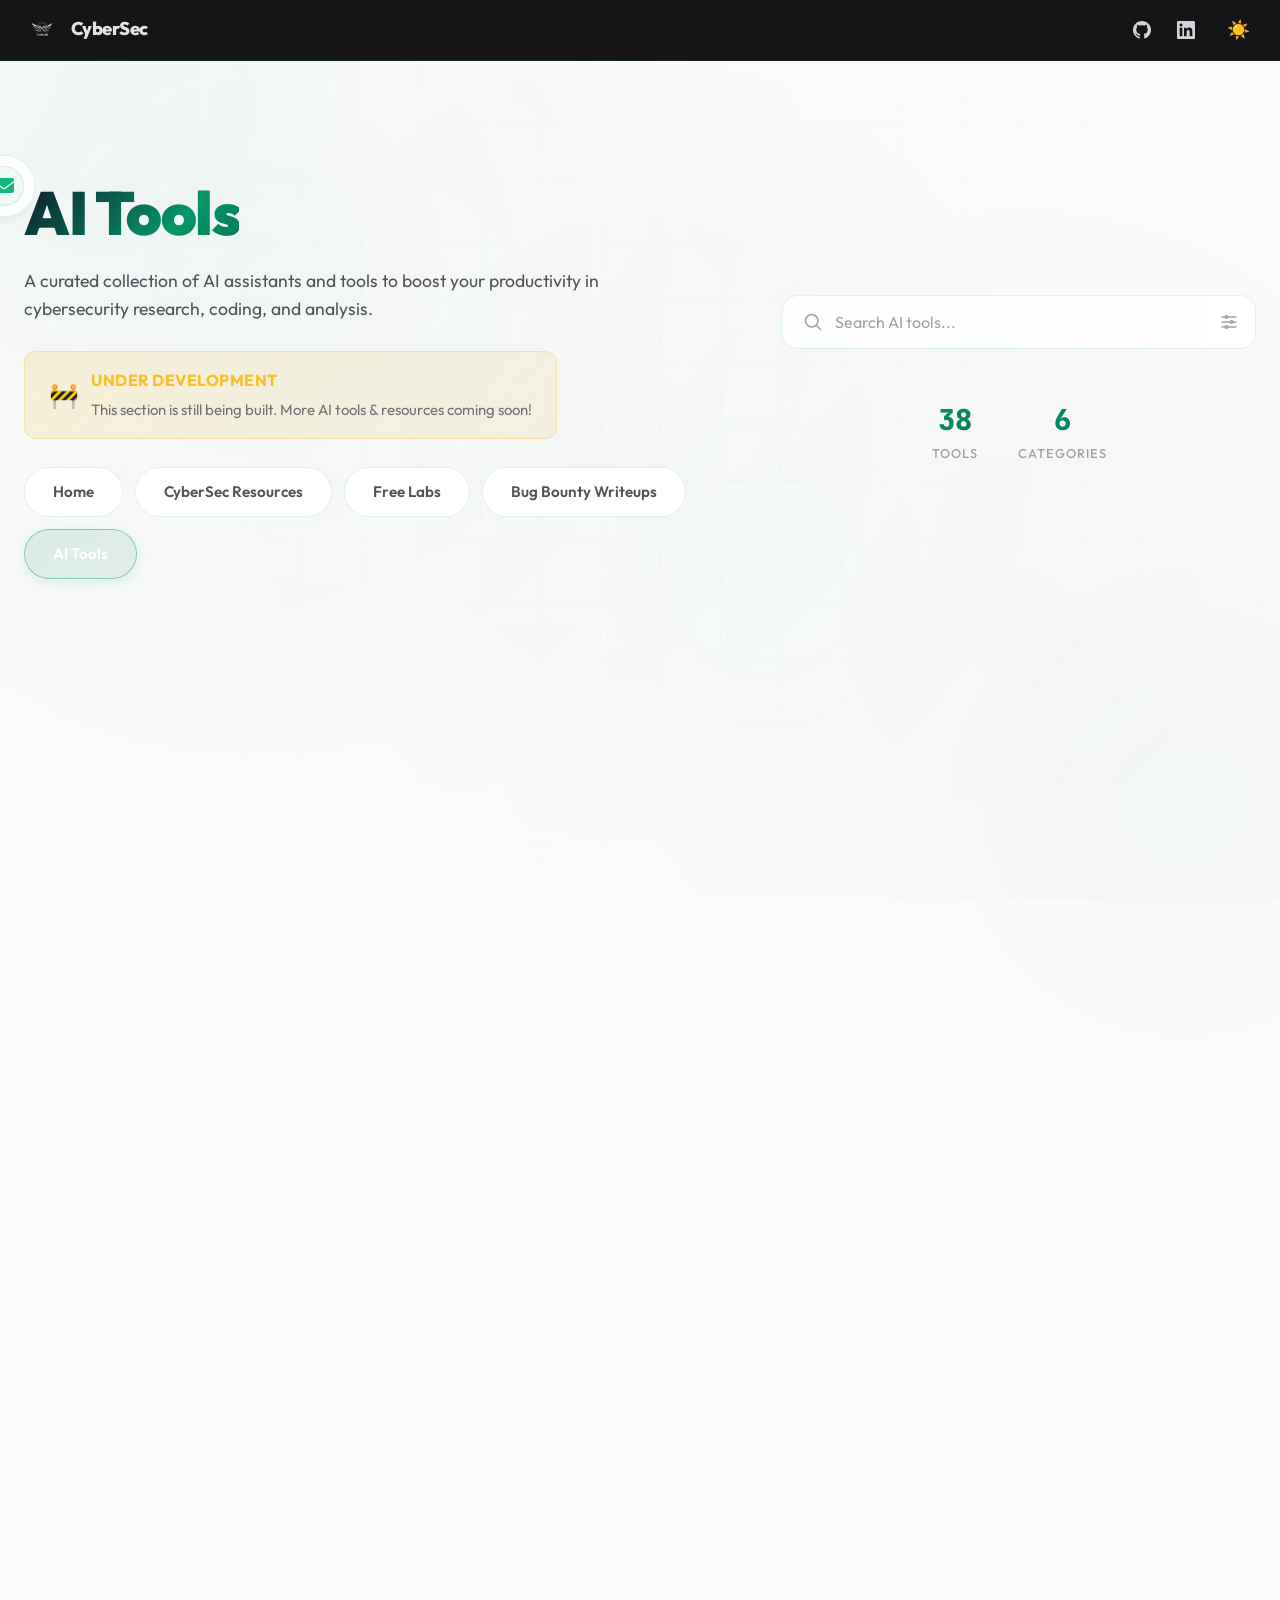
==== commit 65996d38: "refactor: restructure hero sections across pages and introduce custom cyber-links styling" ====
--- a/ai-tools.html
+++ b/ai-tools.html
@@ -59,98 +59,102 @@
     <div class="container">
       <!-- Hero -->
       <header class="hero">
-        <div class="hero-badge">
-          <span class="pulse-dot"></span>
-          AI TOOLS
-        </div>
-        <h1>AI Tools</h1>
-        <p>
-         A curated collection of AI assistants and tools to boost your productivity in cybersecurity research, coding, and analysis.
-        </p>
-
-        <!-- Under Development Banner -->
-        <div style="background: linear-gradient(135deg, rgba(251, 191, 36, 0.15), rgba(245, 158, 11, 0.08)); border: 1px solid rgba(251, 191, 36, 0.3); border-radius: 12px; padding: 16px 24px; margin: 20px auto; max-width: 600px; display: flex; align-items: center; justify-content: center; gap: 12px; backdrop-filter: blur(10px); text-align: center; font-family: 'Outfit', sans-serif;">
-          <span style="font-size: 24px;">🚧</span>
-          <div>
-            <strong style="color: #fbbf24; font-size: 16px; letter-spacing: 0.5px;">UNDER DEVELOPMENT</strong>
-            <p style="margin: 4px 0 0; font-size: 15px; opacity: 0.8;">This section is still being built. More AI tools & resources coming soon!</p>
-          </div>
-        </div>
-
-        <!-- Page Navigation Buttons -->
-        <div class="page-nav">
-          <a href="./index.html" class="page-nav-btn" id="btnHome">Home</a>
-          <a href="./resources.html" class="page-nav-btn" id="btnResources">CyberSec Resources</a>
-          <a href="./free-labs.html" class="page-nav-btn" id="btnFreeLabs">Free Labs</a>
-          <a href="./bug-bounty-writeups.html" class="page-nav-btn" id="btnWriteups">Bug Bounty Writeups</a>
-          <a href="./ai-tools.html" class="page-nav-btn active" id="btnAiTools">AI Tools</a>
-        </div>
-
-        <!-- Search -->
-        <div class="search-wrapper" role="search">
-          <svg
-            class="search-icon"
-            xmlns="http://www.w3.org/2000/svg"
-            fill="none"
-            viewBox="0 0 24 24"
-            stroke-width="2"
-            stroke="currentColor"
-          >
-            <path
-              stroke-linecap="round"
-              stroke-linejoin="round"
-              d="m21 21-5.197-5.197m0 0A7.5 7.5 0 1 0 5.196 5.196a7.5 7.5 0 0 0 10.607 10.607Z"
-            />
-          </svg>
-          <input
-            type="text"
-            class="search-input"
-            id="searchInput"
-            placeholder="Search AI tools..."
-            autocomplete="off"
-          />
-          <button class="adv-search-toggle" id="advSearchToggle" type="button" aria-expanded="false" aria-controls="advSearchPanel" title="Advanced Search">
-            <svg xmlns="http://www.w3.org/2000/svg" fill="none" viewBox="0 0 24 24" stroke-width="2" stroke="currentColor">
-              <path stroke-linecap="round" stroke-linejoin="round" d="M10.5 6h9.75M10.5 6a1.5 1.5 0 1 1-3 0m3 0a1.5 1.5 0 1 0-3 0M3.75 6H7.5m3 12h9.75m-9.75 0a1.5 1.5 0 0 1-3 0m3 0a1.5 1.5 0 0 0-3 0m-3.75 0H7.5m9-6h3.75m-3.75 0a1.5 1.5 0 0 1-3 0m3 0a1.5 1.5 0 0 0-3 0m-9.75 0h9.75" />
-            </svg>
-            <span class="adv-search-badge" id="advSearchBadge"></span>
-          </button>
-        </div>
-
-        <!-- Advanced Search Panel -->
-        <div class="adv-search-panel" id="advSearchPanel" aria-hidden="true">
-          <div class="adv-search-inner">
-            <div class="adv-search-section">
-              <div class="adv-search-section-header">
-                <span class="adv-section-label">Filter by Category</span>
-                <div class="adv-search-actions">
-                  <button class="adv-action-btn" id="advSelectAll" type="button">Select All</button>
-                  <button class="adv-action-btn" id="advClearAll" type="button">Clear</button>
+        <div class="hero-grid-split">
+          <!-- Left Column: Content -->
+          <div class="hero-content">
+            <h1>AI Tools</h1>
+            <p>
+             A curated collection of AI assistants and tools to boost your productivity in cybersecurity research, coding, and analysis.
+            </p>
+
+            <!-- Under Development Banner -->
+            <div style="background: linear-gradient(135deg, rgba(251, 191, 36, 0.15), rgba(245, 158, 11, 0.08)); border: 1px solid rgba(251, 191, 36, 0.3); border-radius: 12px; padding: 16px 24px; margin: 0 0 28px 0; max-width: 600px; display: flex; align-items: center; justify-content: flex-start; gap: 12px; backdrop-filter: blur(10px); text-align: left; font-family: 'Outfit', sans-serif;">
+              <span style="font-size: 24px;">🚧</span>
+              <div>
+                <strong style="color: #fbbf24; font-size: 16px; letter-spacing: 0.5px;">UNDER DEVELOPMENT</strong>
+                <p style="margin: 4px 0 0; font-size: 15px; opacity: 0.8;">This section is still being built. More AI tools & resources coming soon!</p>
+              </div>
+            </div>
+
+            <!-- Page Navigation Buttons -->
+            <div class="page-nav">
+              <a href="./index.html" class="page-nav-btn" id="btnHome">Home</a>
+              <a href="./resources.html" class="page-nav-btn" id="btnResources">CyberSec Resources</a>
+              <a href="./free-labs.html" class="page-nav-btn" id="btnFreeLabs">Free Labs</a>
+              <a href="./bug-bounty-writeups.html" class="page-nav-btn" id="btnWriteups">Bug Bounty Writeups</a>
+              <a href="./ai-tools.html" class="page-nav-btn active" id="btnAiTools">AI Tools</a>
+            </div>
+          </div>
+
+          <!-- Right Column: Search & Stats -->
+          <div class="hero-visual">
+            <!-- Search -->
+            <div class="search-wrapper" role="search">
+              <svg
+                class="search-icon"
+                xmlns="http://www.w3.org/2000/svg"
+                fill="none"
+                viewBox="0 0 24 24"
+                stroke-width="2"
+                stroke="currentColor"
+              >
+                <path
+                  stroke-linecap="round"
+                  stroke-linejoin="round"
+                  d="m21 21-5.197-5.197m0 0A7.5 7.5 0 1 0 5.196 5.196a7.5 7.5 0 0 0 10.607 10.607Z"
+                />
+              </svg>
+              <input
+                type="text"
+                class="search-input"
+                id="searchInput"
+                placeholder="Search AI tools..."
+                autocomplete="off"
+              />
+              <button class="adv-search-toggle" id="advSearchToggle" type="button" aria-expanded="false" aria-controls="advSearchPanel" title="Advanced Search">
+                <svg xmlns="http://www.w3.org/2000/svg" fill="none" viewBox="0 0 24 24" stroke-width="2" stroke="currentColor">
+                  <path stroke-linecap="round" stroke-linejoin="round" d="M10.5 6h9.75M10.5 6a1.5 1.5 0 1 1-3 0m3 0a1.5 1.5 0 1 0-3 0M3.75 6H7.5m3 12h9.75m-9.75 0a1.5 1.5 0 0 1-3 0m3 0a1.5 1.5 0 0 0-3 0m-3.75 0H7.5m9-6h3.75m-3.75 0a1.5 1.5 0 1 1-3 0m3 0a1.5 1.5 0 0 0-3 0m-9.75 0h9.75" />
+                </svg>
+                <span class="adv-search-badge" id="advSearchBadge"></span>
+              </button>
+            </div>
+
+            <!-- Advanced Search Panel -->
+            <div class="adv-search-panel" id="advSearchPanel" aria-hidden="true">
+              <div class="adv-search-inner">
+                <div class="adv-search-section">
+                  <div class="adv-search-section-header">
+                    <span class="adv-section-label">Filter by Category</span>
+                    <div class="adv-search-actions">
+                      <button class="adv-action-btn" id="advSelectAll" type="button">Select All</button>
+                      <button class="adv-action-btn" id="advClearAll" type="button">Clear</button>
+                    </div>
+                  </div>
+                  <div class="filter-chips" id="filterChips"></div>
                 </div>
               </div>
-              <div class="filter-chips" id="filterChips"></div>
-            </div>
-          </div>
-          <div class="active-filters-bar" id="activeFiltersBar">
-            <span class="active-filters-label">Active filters:</span>
-            <div class="active-filters-list" id="activeFiltersList"></div>
-            <button class="active-filters-clear" id="activeFiltersClear" type="button">✕ Clear All</button>
-          </div>
-        </div>
-
-        <!-- Stats -->
-        <div class="stats-bar">
-          <div class="stat-item">
-            <div class="stat-number" id="totalTools">0</div>
-            <div class="stat-label">Tools</div>
-          </div>
-          <div class="stat-item">
-            <div class="stat-number" id="totalCategories">0</div>
-            <div class="stat-label">Categories</div>
+              <div class="active-filters-bar" id="activeFiltersBar">
+                <span class="active-filters-label">Active filters:</span>
+                <div class="active-filters-list" id="activeFiltersList"></div>
+                <button class="active-filters-clear" id="activeFiltersClear" type="button">✕ Clear All</button>
+              </div>
+            </div>
+
+            <!-- Stats -->
+            <div class="stats-bar">
+              <div class="stat-item">
+                <div class="stat-number" id="totalTools">0</div>
+                <div class="stat-label">Tools</div>
+              </div>
+              <div class="stat-item">
+                <div class="stat-number" id="totalCategories">0</div>
+                <div class="stat-label">Categories</div>
+              </div>
+            </div>
           </div>
         </div>
         <div id="searchAnnounce" class="sr-only" aria-live="polite"></div>
-      </header>
+      </header>    </header>
 
       <!-- Categories Container -->
       <main id="categoriesContainer"></main>
--- a/css/cyber-links.css
+++ b/css/cyber-links.css
@@ -1609,3 +1609,116 @@
   background: rgba(5, 150, 105, 0.1);
   color: var(--accent-red-dark);
 }
+
+/* ===== Split Hero Styles for Sub-pages ===== */
+.hero-grid-split {
+  display: grid;
+  grid-template-columns: 1.2fr 0.8fr;
+  gap: 48px;
+  align-items: center;
+  text-align: left;
+  padding: 40px 0;
+}
+.hero-content {
+  display: flex;
+  flex-direction: column;
+  align-items: flex-start;
+  text-align: left;
+}
+.hero-content .hero-badge {
+  margin-bottom: 20px;
+}
+.hero-content h1 {
+  font-size: clamp(2.3rem, 5vw, 3.8rem);
+  line-height: 1.1;
+  letter-spacing: -1.5px;
+  margin-bottom: 20px;
+  text-align: left;
+  background: linear-gradient(
+    135deg,
+    var(--text-primary) 0%,
+    var(--accent-emerald) 60%,
+    var(--accent-emerald-dark) 100%
+  );
+  -webkit-background-clip: text;
+  -webkit-text-fill-color: transparent;
+  background-clip: text;
+}
+.hero-content p {
+  font-size: 1.1rem;
+  line-height: 1.6;
+  color: var(--text-secondary);
+  max-width: 600px;
+  margin: 0 0 28px 0;
+  text-align: left;
+}
+.hero-content .page-nav {
+  justify-content: flex-start;
+  margin-bottom: 0;
+}
+.hero-visual {
+  display: flex;
+  flex-direction: column;
+  gap: 24px;
+  width: 100%;
+}
+.hero-visual .search-wrapper {
+  margin: 0;
+  max-width: 100%;
+}
+.hero-visual .adv-search-panel {
+  margin: 0;
+  max-width: 100%;
+}
+.hero-visual .stats-bar {
+  margin: 0;
+  max-width: 100%;
+  justify-content: center;
+  gap: 40px;
+}
+.hero-visual .stat-item {
+  text-align: center;
+}
+
+@media (max-width: 960px) {
+  .hero-grid-split {
+    grid-template-columns: 1fr;
+    gap: 36px;
+    text-align: center;
+    padding: 20px 0 40px;
+  }
+  .hero-content {
+    align-items: center;
+    text-align: center;
+  }
+  .hero-content h1 {
+    text-align: center;
+  }
+  .hero-content p {
+    text-align: center;
+    margin: 0 auto 28px auto;
+  }
+  .hero-content .page-nav {
+    justify-content: center;
+  }
+  .hero-visual {
+    align-items: center;
+    gap: 20px;
+  }
+  .hero-visual .search-wrapper {
+    margin: 0 auto;
+    max-width: 560px;
+  }
+  .hero-visual .adv-search-panel {
+    margin: 0 auto;
+    max-width: 560px;
+  }
+  .hero-visual .stats-bar {
+    margin: 0 auto;
+    max-width: 560px;
+    justify-content: center;
+  }
+  .hero-visual .stat-item {
+    text-align: center;
+  }
+}
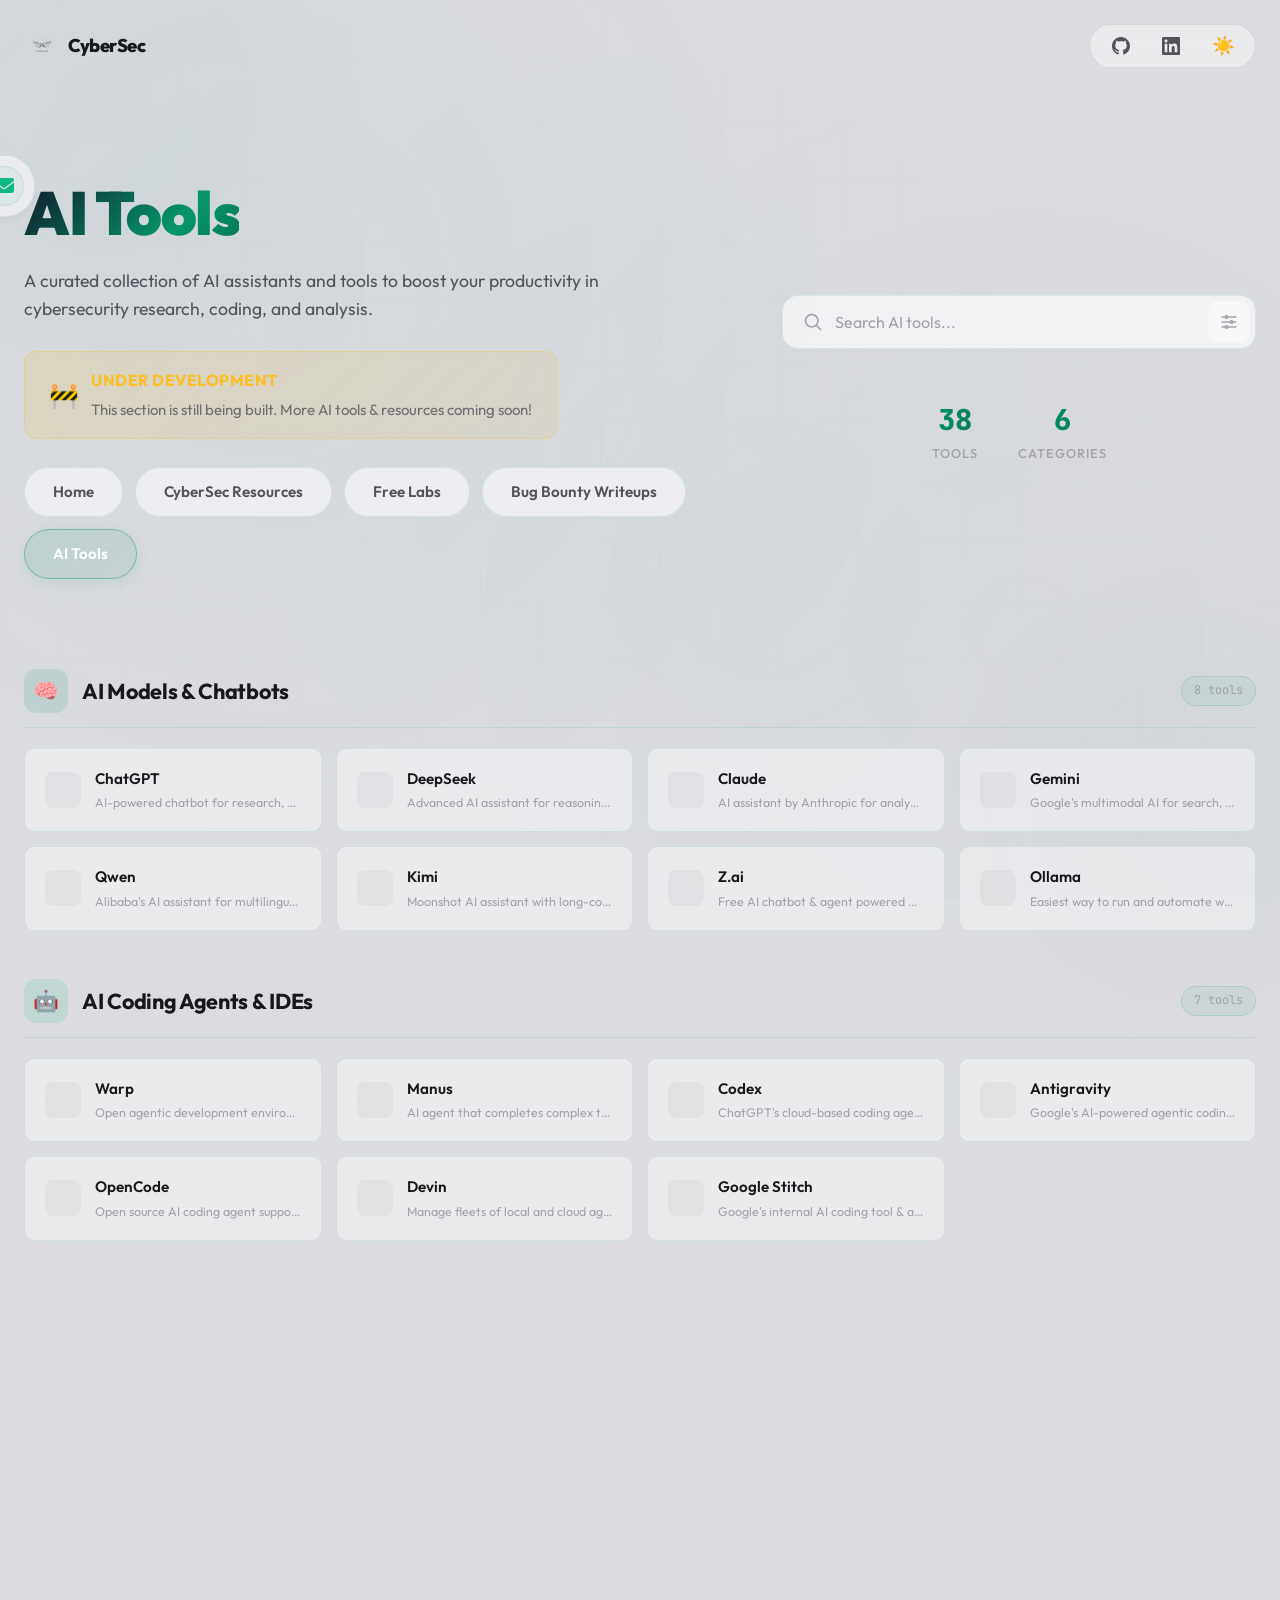
==== commit 6a682c02: "refactor: implement shared render engine, update navigation architecture, and unify styling across p" ====
--- a/ai-tools.html
+++ b/ai-tools.html
@@ -41,20 +41,20 @@
     <div class="orb orb-3"></div>
 
     <!-- Navigation Bar -->
-    <nav class="navbar" id="navbar" aria-label="Main navigation">
-      <div class="nav-inner">
+    <header class="navbar" id="navbar">
+      <div class="navbar-inner">
         <a href="./index.html" class="nav-logo"><img src="./assets/x606-logo1.webp" alt="CyberSec Logo" style="height:36px;width:36px;vertical-align:middle;margin-right:8px;border-radius:50%;"> CyberSec</a>
-        <div class="nav-social">
-          <a href="https://github.com/xismail606/CyberSec-Resources" target="_blank" rel="noopener noreferrer" title="GitHub">
+        <nav class="nav-pill" aria-label="Main navigation">
+          <a href="https://github.com/xismail606/CyberSec-Resources" class="pill-link" target="_blank" rel="noopener noreferrer" title="GitHub">
             <svg xmlns="http://www.w3.org/2000/svg" width="18" height="18" viewBox="0 0 24 24" fill="currentColor"><path d="M12 0c-6.626 0-12 5.373-12 12 0 5.302 3.438 9.8 8.207 11.387.599.111.793-.261.793-.577v-2.234c-3.338.726-4.033-1.416-4.033-1.416-.546-1.387-1.333-1.756-1.333-1.756-1.089-.745.083-.729.083-.729 1.205.084 1.839 1.237 1.839 1.237 1.07 1.834 2.807 1.304 3.492.997.107-.775.418-1.305.762-1.604-2.665-.305-5.467-1.334-5.467-5.931 0-1.311.469-2.381 1.236-3.221-.124-.303-.535-1.524.117-3.176 0 0 1.008-.322 3.301 1.23.957-.266 1.983-.399 3.003-.404 1.02.005 2.047.138 3.006.404 2.291-1.552 3.297-1.23 3.297-1.23.653 1.653.242 2.874.118 3.176.77.84 1.235 1.911 1.235 3.221 0 4.609-2.807 5.624-5.479 5.921.43.372.823 1.102.823 2.222v3.293c0 .319.192.694.801.576 4.765-1.589 8.199-6.086 8.199-11.386 0-6.627-5.373-12-12-12z"/></svg>
           </a>
-          <a href="https://www.linkedin.com/in/ismailabdelhameed" target="_blank" rel="noopener noreferrer" title="LinkedIn">
+          <a href="https://www.linkedin.com/in/ismailabdelhameed" class="pill-link" target="_blank" rel="noopener noreferrer" title="LinkedIn">
             <svg xmlns="http://www.w3.org/2000/svg" width="18" height="18" viewBox="0 0 24 24" fill="currentColor"><path d="M20.447 20.452h-3.554v-5.569c0-1.328-.027-3.037-1.852-3.037-1.853 0-2.136 1.445-2.136 2.939v5.667H9.351V9h3.414v1.561h.046c.477-.9 1.637-1.85 3.37-1.85 3.601 0 4.267 2.37 4.267 5.455v6.286zM5.337 7.433c-1.144 0-2.063-.926-2.063-2.065 0-1.138.92-2.063 2.063-2.063 1.14 0 2.064.925 2.064 2.063 0 1.139-.925 2.065-2.064 2.065zm1.782 13.019H3.555V9h3.564v11.452zM22.225 0H1.771C.792 0 0 .774 0 1.729v20.542C0 23.227.792 24 1.771 24h20.451C23.2 24 24 23.227 24 22.271V1.729C24 .774 23.2 0 22.222 0h.003z"/></svg>
           </a>
-        </div>
-        <button class="theme-toggle" id="themeToggle" type="button" aria-label="Switch to light mode" title="Toggle theme">🌙</button>
+          <button class="theme-toggle pill-cta" id="themeToggle" type="button" aria-label="Switch to light mode" title="Toggle theme">🌙</button>
+        </nav>
       </div>
-    </nav>
+    </header>
 
     <div class="container">
       <!-- Hero -->
--- a/css/cyber-links.css
+++ b/css/cyber-links.css
@@ -47,9 +47,9 @@
   --x: 50%;
   --y: 50%;
 
-  --navbar-bg: rgba(9, 9, 11, 0.8);
-  --navbar-bg-scrolled: rgba(9, 9, 11, 0.95);
-  --navbar-shadow: 0 1px 0 rgba(255,255,255,0.04), 0 4px 30px rgba(0,0,0,0.5);
+  --navbar-bg: rgba(18, 18, 22, 0.45);
+  --navbar-bg-scrolled: rgba(14, 14, 18, 0.75);
+  --navbar-shadow: 0 10px 40px rgba(0, 0, 0, 0.25), 0 1px 0 rgba(255, 255, 255, 0.05) inset;
   --nav-link-hover-bg: rgba(16, 185, 129, 0.06);
   --nav-link-hover-border: rgba(16, 185, 129, 0.12);
   --nav-link-active-bg: rgba(16, 185, 129, 0.1);
@@ -170,32 +170,39 @@
   }
 }
 
-/* ===== Navbar ===== */
+/* ===== Navbar (Completely Transparent & Floating "شفاف كله وطاير") ===== */
 .navbar {
   position: fixed;
-  top: 0;
+  top: 16px;
   left: 0;
   right: 0;
-  z-index: 1000;
-  background: var(--navbar-bg);
-  backdrop-filter: blur(16px);
-  -webkit-backdrop-filter: blur(16px);
-  border-bottom: 1px solid var(--border-color);
-  transition: var(--transition);
-}
-
-.navbar.scrolled {
-  background: var(--navbar-bg-scrolled);
-  box-shadow: var(--navbar-shadow);
-}
-
-.nav-inner {
   max-width: 1300px;
   margin: 0 auto;
+  z-index: 1000;
+  background: transparent !important;
+  border: none !important;
+  box-shadow: none !important;
+  backdrop-filter: none !important;
+  -webkit-backdrop-filter: none !important;
+  transition: all 0.4s cubic-bezier(0.4, 0, 0.2, 1);
+}
+
+.navbar.scrolled {
+  top: 12px;
+  background: transparent !important;
+  border: none !important;
+  box-shadow: none !important;
+  backdrop-filter: none !important;
+  -webkit-backdrop-filter: none !important;
+}
+
+.navbar-inner {
+  width: 100%;
   padding: 0 24px;
   height: 60px;
   display: flex;
   align-items: center;
+  justify-content: space-between;
   gap: 16px;
 }
 
@@ -207,68 +214,144 @@
   letter-spacing: -0.5px;
   flex-shrink: 0;
   transition: var(--transition);
+  display: inline-flex;
+  align-items: center;
+}
+
+.nav-logo img {
+  height: 36px;
+  width: 36px;
+  vertical-align: middle;
+  margin-right: 8px;
+  border-radius: 50%;
 }
 
 .nav-logo:hover {
   color: var(--accent-red);
 }
 
-
-
-.nav-social {
-  display: flex;
-  align-items: center;
-  gap: 8px;
-  flex-shrink: 0;
+/* pill container */
+.nav-pill {
+  display: flex;
+  align-items: center;
+  background: rgba(255, 255, 255, 0.07);
+  border: 1px solid rgba(255, 255, 255, 0.12);
+  border-radius: 50px;
+  padding: 5px 5px 5px 8px;
+  gap: 4px;
+  backdrop-filter: blur(10px);
+  -webkit-backdrop-filter: blur(10px);
   margin-left: auto;
 }
 
-.nav-social a {
-  width: 36px;
-  height: 36px;
-  border-radius: 50%;
-  display: flex;
+/* ghost links inside pill — use existing link color variable */
+.pill-link {
+  color: var(--text-secondary);
+  text-decoration: none;
+  font-size: 12px;
+  font-weight: 500;
+  letter-spacing: 0.6px;
+  text-transform: uppercase;
+  padding: 7px 14px;
+  border-radius: 50px;
+  white-space: nowrap;
+  transition: color 0.2s, background 0.2s;
+  display: inline-flex;
   align-items: center;
   justify-content: center;
-  color: var(--text-muted);
-  transition: var(--transition);
-  border: 1px solid transparent;
-}
-
-.nav-social a:hover {
-  color: var(--accent-red);
-  background: var(--nav-social-hover-bg);
-  border-color: var(--nav-social-hover-border);
-}
-
-/* Theme Toggle Button */
-.theme-toggle {
-  width: 36px;
-  height: 36px;
-  border-radius: 50%;
-  display: flex;
+}
+
+.pill-link:hover,
+.pill-link.active {
+  color: #ffffff;
+  background: rgba(255, 255, 255, 0.08);
+}
+
+/* dark CTA button — last item in pill */
+.pill-cta {
+  background: transparent;
+  color: var(--text-secondary);
+  text-decoration: none;
+  font-size: 1.15rem;
+  font-weight: 500;
+  letter-spacing: 0.6px;
+  text-transform: uppercase;
+  padding: 7px 14px;
+  border-radius: 50px;
+  white-space: nowrap;
+  transition: color 0.2s, background 0.2s;
+  display: inline-flex;
   align-items: center;
   justify-content: center;
+  border: none;
+  cursor: pointer;
+  line-height: 1;
+}
+
+.pill-cta:hover {
+  color: #ffffff;
+  background: rgba(255, 255, 255, 0.08);
+}
+
+/* Theme Toggle Button specific overrides when used as CTA */
+button.theme-toggle.pill-cta {
   background: transparent;
-  border: 1px solid transparent;
-  color: var(--text-muted);
-  cursor: pointer;
+  color: var(--text-secondary);
   font-size: 1.15rem;
-  transition: var(--transition);
-  flex-shrink: 0;
-  line-height: 1;
-  padding: 0;
-}
-
-.theme-toggle:hover {
-  color: var(--accent-red);
-  background: var(--nav-social-hover-bg);
-  border-color: var(--nav-social-hover-border);
-}
-
-.theme-toggle:focus-visible {
+  padding: 7px 14px;
+  height: auto;
+  width: auto;
+  border-radius: 50px;
+  border: none;
+  box-shadow: none;
+  transition: color 0.2s, background 0.2s;
+}
+
+button.theme-toggle.pill-cta:hover {
+  color: #ffffff;
+  background: rgba(255, 255, 255, 0.08);
+}
+
+button.theme-toggle.pill-cta:focus-visible {
   outline: 2px solid var(--accent-red);
   outline-offset: 2px;
+}
+
+/* mobile: keep pill horizontal, transparent, and beautifully aligned */
+@media (max-width: 768px) {
+  .navbar {
+    top: 12px;
+    left: 0;
+    right: 0;
+    background: transparent !important;
+    border: none !important;
+    box-shadow: none !important;
+  }
+  .navbar-inner {
+    padding: 0 16px;
+    height: 56px;
+  }
+  .nav-pill {
+    display: flex;
+    position: relative;
+    top: auto;
+    left: auto;
+    right: auto;
+    flex-direction: row;
+    align-items: center;
+    border-radius: 50px;
+    border: 1px solid rgba(255, 255, 255, 0.12);
+    padding: 4px 4px 4px 8px;
+    gap: 2px;
+    backdrop-filter: blur(10px);
+    -webkit-backdrop-filter: blur(10px);
+    margin-left: auto;
+    background: rgba(255, 255, 255, 0.07);
+    box-shadow: none;
+  }
+  .pill-link { padding: 6px 10px; font-size: 12px; }
+  .pill-cta  { padding: 6px 14px; font-size: 1.1rem; margin-top: 0; }
+  button.theme-toggle.pill-cta { padding: 6px 14px; font-size: 1.1rem; }
 }
 
 
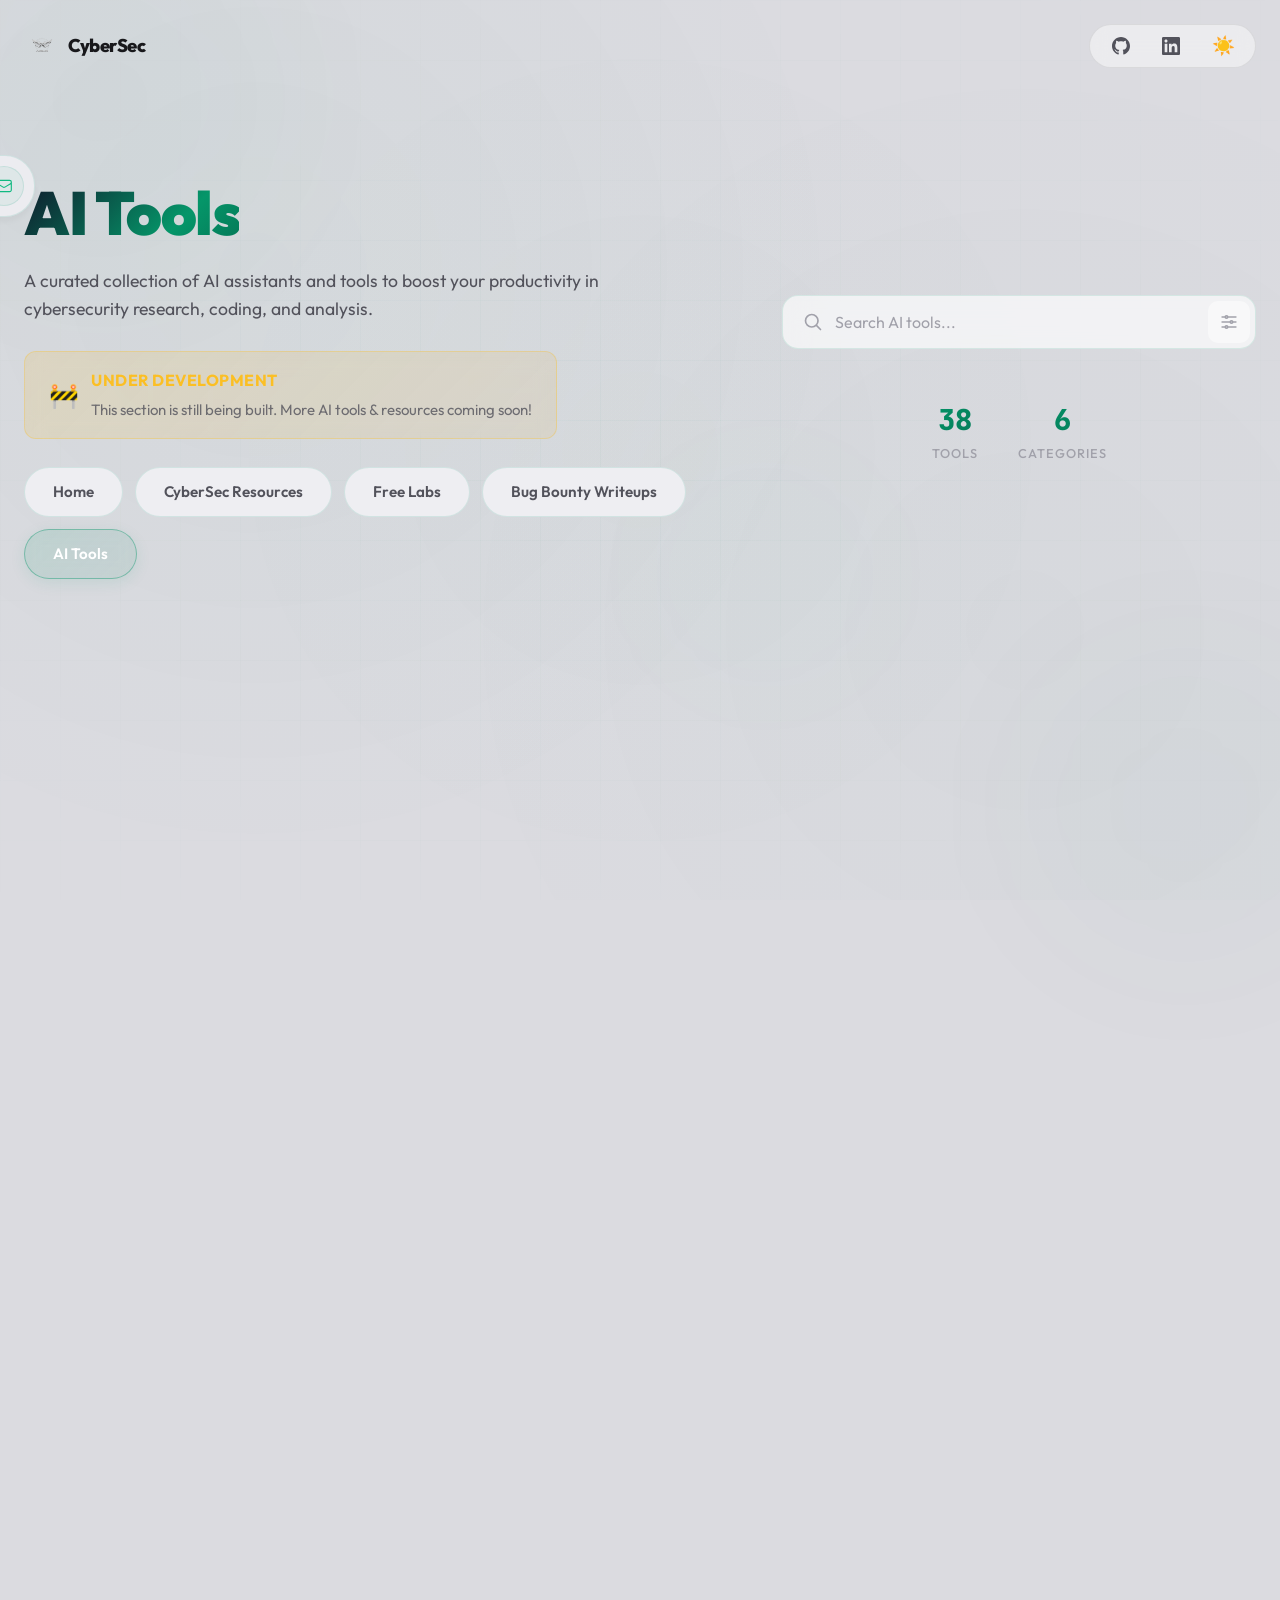
==== commit d692c0df: "feat: implement persistent light mode theme toggle with system preference support and smooth transit" ====
--- a/ai-tools.html
+++ b/ai-tools.html
@@ -4,9 +4,9 @@
     <meta charset="UTF-8" />
     <script>
       (function () {
-        var t = localStorage.getItem("theme") ||
+        var theme = localStorage.getItem("theme") ||
           (window.matchMedia("(prefers-color-scheme: light)").matches ? "light" : "dark");
-        document.documentElement.setAttribute("data-theme", t);
+        document.documentElement.setAttribute("data-theme", theme);
       })();
     </script>
     <meta name="viewport" content="width=device-width, initial-scale=1.0" />
@@ -154,7 +154,7 @@
           </div>
         </div>
         <div id="searchAnnounce" class="sr-only" aria-live="polite"></div>
-      </header>    </header>
+      </header>
 
       <!-- Categories Container -->
       <main id="categoriesContainer"></main>
@@ -185,11 +185,17 @@
         <div class="footer-content">
           <p class="footer-author">Made by <a href="https://github.com/xismail606" target="_blank" rel="noopener noreferrer">x606</a></p>
           <p class="footer-role">Penetration Testing Enthusiast</p>
-          <p class="footer-role">• Offensive Security | Red Team •</p>
-          <p>🔒 Stay safe, stay curious · Built for security professionals</p>
+          <p class="footer-role">Offensive Security | Red Team </p>
+          <p style="margin-top:8px;font-size:0.8rem;opacity:0.85;">Stay safe, stay curious · Built for security professionals</p>
           <div class="footer-links"> 
-            <a href="https://github.com/xismail606/CyberSec-Resources" target="_blank" rel="noopener noreferrer">⭐ Star on GitHub</a>
-            <a href="https://www.linkedin.com/in/ismailabdelhameed" target="_blank" rel="noopener noreferrer">🔗 LinkedIn</a>
+            <a href="https://github.com/xismail606/CyberSec-Resources" target="_blank" rel="noopener noreferrer">
+              <svg xmlns="http://www.w3.org/2000/svg" fill="none" viewBox="0 0 24 24" stroke="currentColor" style="width:14px;height:14px;display:inline-block;vertical-align:middle;margin-right:6px;stroke-width:2;"><path stroke-linecap="round" stroke-linejoin="round" d="M11.48 3.499c-.105-.347-.492-.576-.85-.576s-.745.229-.85.576L7.92 7.734l-4.57.447c-.378.037-.698.291-.795.656-.098.364.072.752.417.957l3.435 2.046-1.045 4.481c-.087.37.075.753.398.948.324.195.738.163 1.03-.078l3.87-3.195 3.87 3.195c.292.241.706.273 1.03.078.323-.195.485-.578.398-.948l-1.045-4.481 3.435-2.046c.345-.205.515-.593.417-.957-.097-.365-.417-.619-.795-.656l-4.57-.447-1.86-4.235z" /></svg>
+              Star on GitHub
+            </a>
+            <a href="https://www.linkedin.com/in/ismailabdelhameed" target="_blank" rel="noopener noreferrer">
+              <svg xmlns="http://www.w3.org/2000/svg" fill="none" viewBox="0 0 24 24" stroke="currentColor" style="width:14px;height:14px;display:inline-block;vertical-align:middle;margin-right:6px;stroke-width:2;"><path stroke-linecap="round" stroke-linejoin="round" d="M13.19 8.688a4.5 4.5 0 011.242 7.244l-4.5 4.5a4.5 4.5 0 01-6.364-6.364l1.757-1.757m13.35-.622l1.757-1.757a4.5 4.5 0 00-6.364-6.364l-4.5 4.5a4.5 4.5 0 001.242 7.244" /></svg>
+              LinkedIn
+            </a>
           </div>
         </div>
       </footer>
@@ -242,7 +248,14 @@
     <!-- Social Media Links -->
     <div class="social">
       <ul>
-        <li><a href="https://forms.gle/xkkFSNq6WN5U3S3AA">Support <i class="fas fa-envelope"></i></a></li>
+        <li>
+          <a href="https://forms.gle/xkkFSNq6WN5U3S3AA" target="_blank" rel="noopener noreferrer" aria-label="Support">
+            Support 
+            <i>
+              <svg xmlns="http://www.w3.org/2000/svg" fill="none" viewBox="0 0 24 24" stroke="currentColor" style="width:20px;height:20px;stroke-width:1.5;"><path stroke-linecap="round" stroke-linejoin="round" d="M21.75 6.75v10.5a2.25 2.25 0 01-2.25 2.25h-15a2.25 2.25 0 01-2.25-2.25V6.75m19.5 0A2.25 2.25 0 0019.5 4.5h-15a2.25 2.25 0 00-2.25 2.25m19.5 0v.243a2.25 2.25 0 01-1.07 1.916l-7.5 4.615a2.25 2.25 0 01-2.36 0L3.32 8.91a2.25 2.25 0 01-1.07-1.916V6.75" /></svg>
+            </i>
+          </a>
+        </li>
       </ul>
     </div>
 
--- a/css/cyber-links.css
+++ b/css/cyber-links.css
@@ -60,11 +60,6 @@
   --search-bg: rgba(24, 24, 27, 0.6);
   --search-focus-ring: rgba(16, 185, 129, 0.12);
   --search-focus-shadow: 0 0 0 4px rgba(16, 185, 129, 0.08);
-  --diff-btn-bg: rgba(24, 24, 27, 0.6);
-  --diff-btn-hover-border: rgba(16, 185, 129, 0.3);
-  --diff-btn-hover-bg: rgba(16, 185, 129, 0.06);
-  --diff-btn-active-bg: rgba(16, 185, 129, 0.12);
-  --diff-btn-active-shadow: 0 0 20px rgba(16, 185, 129, 0.1);
   --card-gradient: rgba(16, 185, 129, 0.03);
   --card-shadow-hover: 0 12px 40px rgba(0,0,0,0.4), 0 0 0 1px rgba(16, 185, 129, 0.1);
   --favicon-bg: rgba(255,255,255,0.04);
@@ -872,32 +867,6 @@
   max-width: 800px;
 }
 
-.diff-btn {
-  background: var(--diff-btn-bg);
-  border: 1px solid var(--border-color);
-  color: var(--text-secondary);
-  padding: 8px 16px;
-  border-radius: 50px;
-  font-size: 0.85rem;
-  font-weight: 500;
-  cursor: pointer;
-  backdrop-filter: blur(8px);
-  transition: var(--transition);
-}
-
-.diff-btn:hover {
-  border-color: var(--diff-btn-hover-border);
-  color: var(--accent-red);
-  background: var(--diff-btn-hover-bg);
-}
-
-.diff-btn.active {
-  background: var(--diff-btn-active-bg);
-  border-color: var(--accent-red);
-  color: var(--text-primary);
-  box-shadow: var(--diff-btn-active-shadow);
-}
-
 /* ===== Stats Bar ===== */
 .stats-bar {
   display: flex;
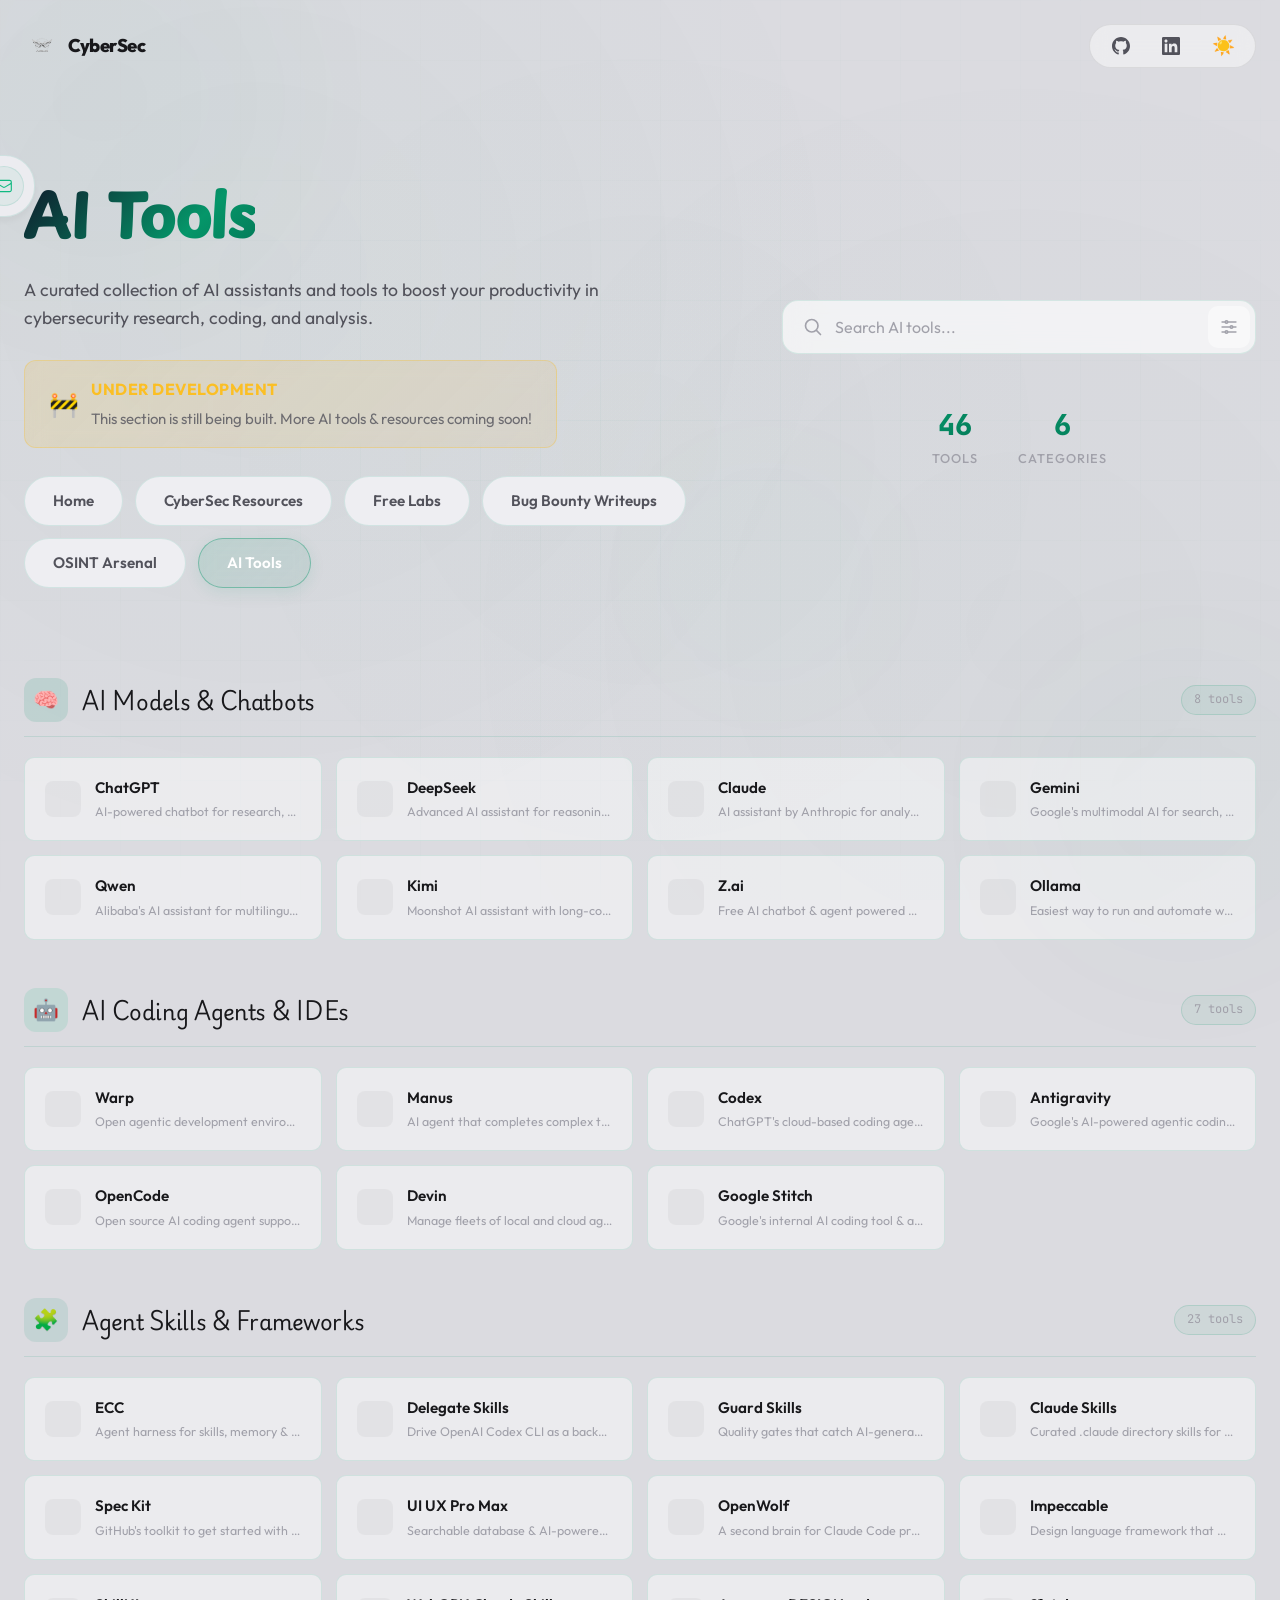
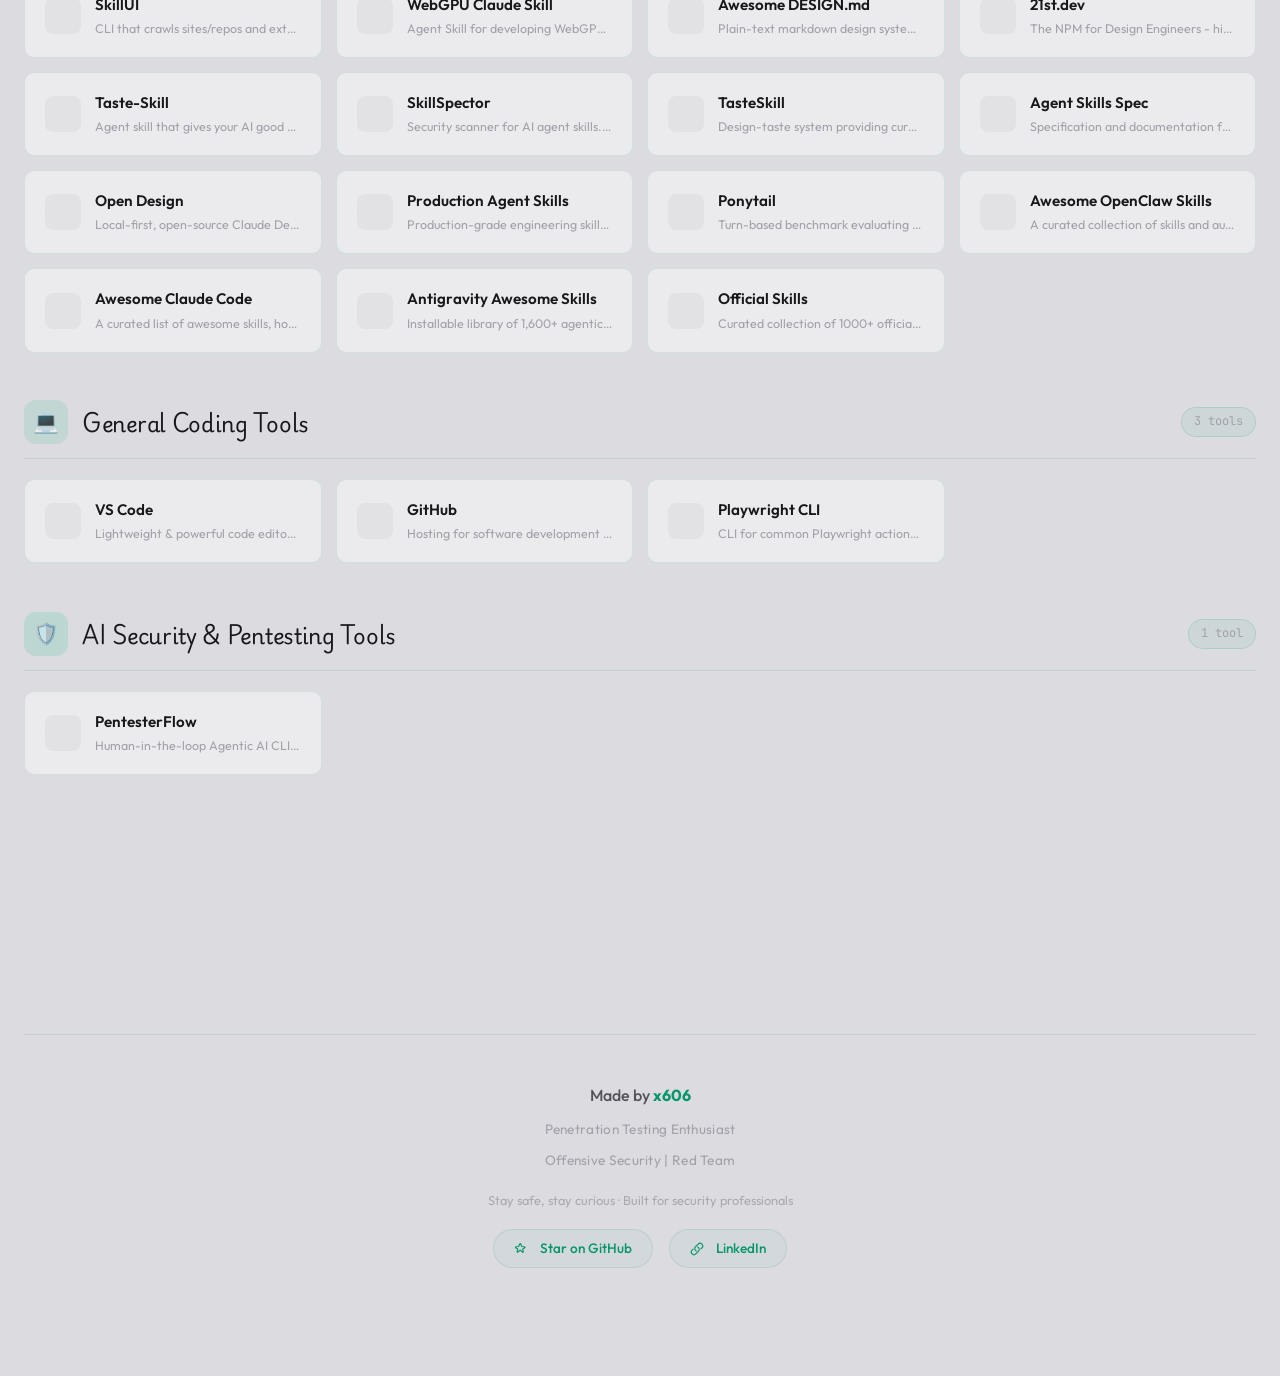
==== commit 60542b3b: "feat: implement new emerald-themed design system, reorganize project structure, and add core site as" ====
--- a/ai-tools.html
+++ b/ai-tools.html
@@ -18,7 +18,7 @@
     <link rel="preconnect" href="https://fonts.googleapis.com" />
     <link rel="preconnect" href="https://fonts.gstatic.com" crossorigin />
     <link
-      href="https://fonts.googleapis.com/css2?family=Outfit:wght@100..900&family=JetBrains+Mono:wght@100..800&display=swap"
+      href="https://fonts.googleapis.com/css2?family=Englebert&family=Outfit:wght@400;500;600;700&family=Playpen+Sans:wght@400;700&family=Playwrite+DE+Grund:wght@400&family=JetBrains+Mono:wght@400;700&display=swap"
       rel="stylesheet"
     />
     <link rel="stylesheet" href="./css/cyber-links.css" />
@@ -82,6 +82,7 @@
               <a href="./resources.html" class="page-nav-btn" id="btnResources">CyberSec Resources</a>
               <a href="./free-labs.html" class="page-nav-btn" id="btnFreeLabs">Free Labs</a>
               <a href="./bug-bounty-writeups.html" class="page-nav-btn" id="btnWriteups">Bug Bounty Writeups</a>
+              <a href="./osint.html" class="page-nav-btn" id="btnOsint">OSINT Arsenal</a>
               <a href="./ai-tools.html" class="page-nav-btn active" id="btnAiTools">AI Tools</a>
             </div>
           </div>
--- a/css/cyber-links.css
+++ b/css/cyber-links.css
@@ -486,10 +486,12 @@
 }
 
 .hero h1 {
+  font-family: "Playpen Sans", sans-serif;
   font-size: clamp(2.5rem, 6vw, 4.2rem);
   font-weight: 900;
   letter-spacing: -1.5px;
-  line-height: 1.1;
+  line-height: 1.25;
+  padding-bottom: 0.15em;
   margin-bottom: 16px;
   background: linear-gradient(
     135deg,
@@ -940,6 +942,7 @@
 }
 
 .category-title {
+  font-family: "Playwrite DE Grund", cursive;
   font-size: 1.35rem;
   font-weight: 700;
   letter-spacing: -0.3px;
@@ -1535,6 +1538,7 @@
 }
 
 .modal-title {
+  font-family: "Playpen Sans", sans-serif;
   font-size: 1.6rem;
   font-weight: 700;
   color: var(--text-primary);
@@ -1550,6 +1554,7 @@
 }
 
 .modal-desc {
+  font-family: "Englebert", sans-serif;
   font-size: 1.05rem;
   color: var(--text-secondary);
   margin-bottom: 24px;
